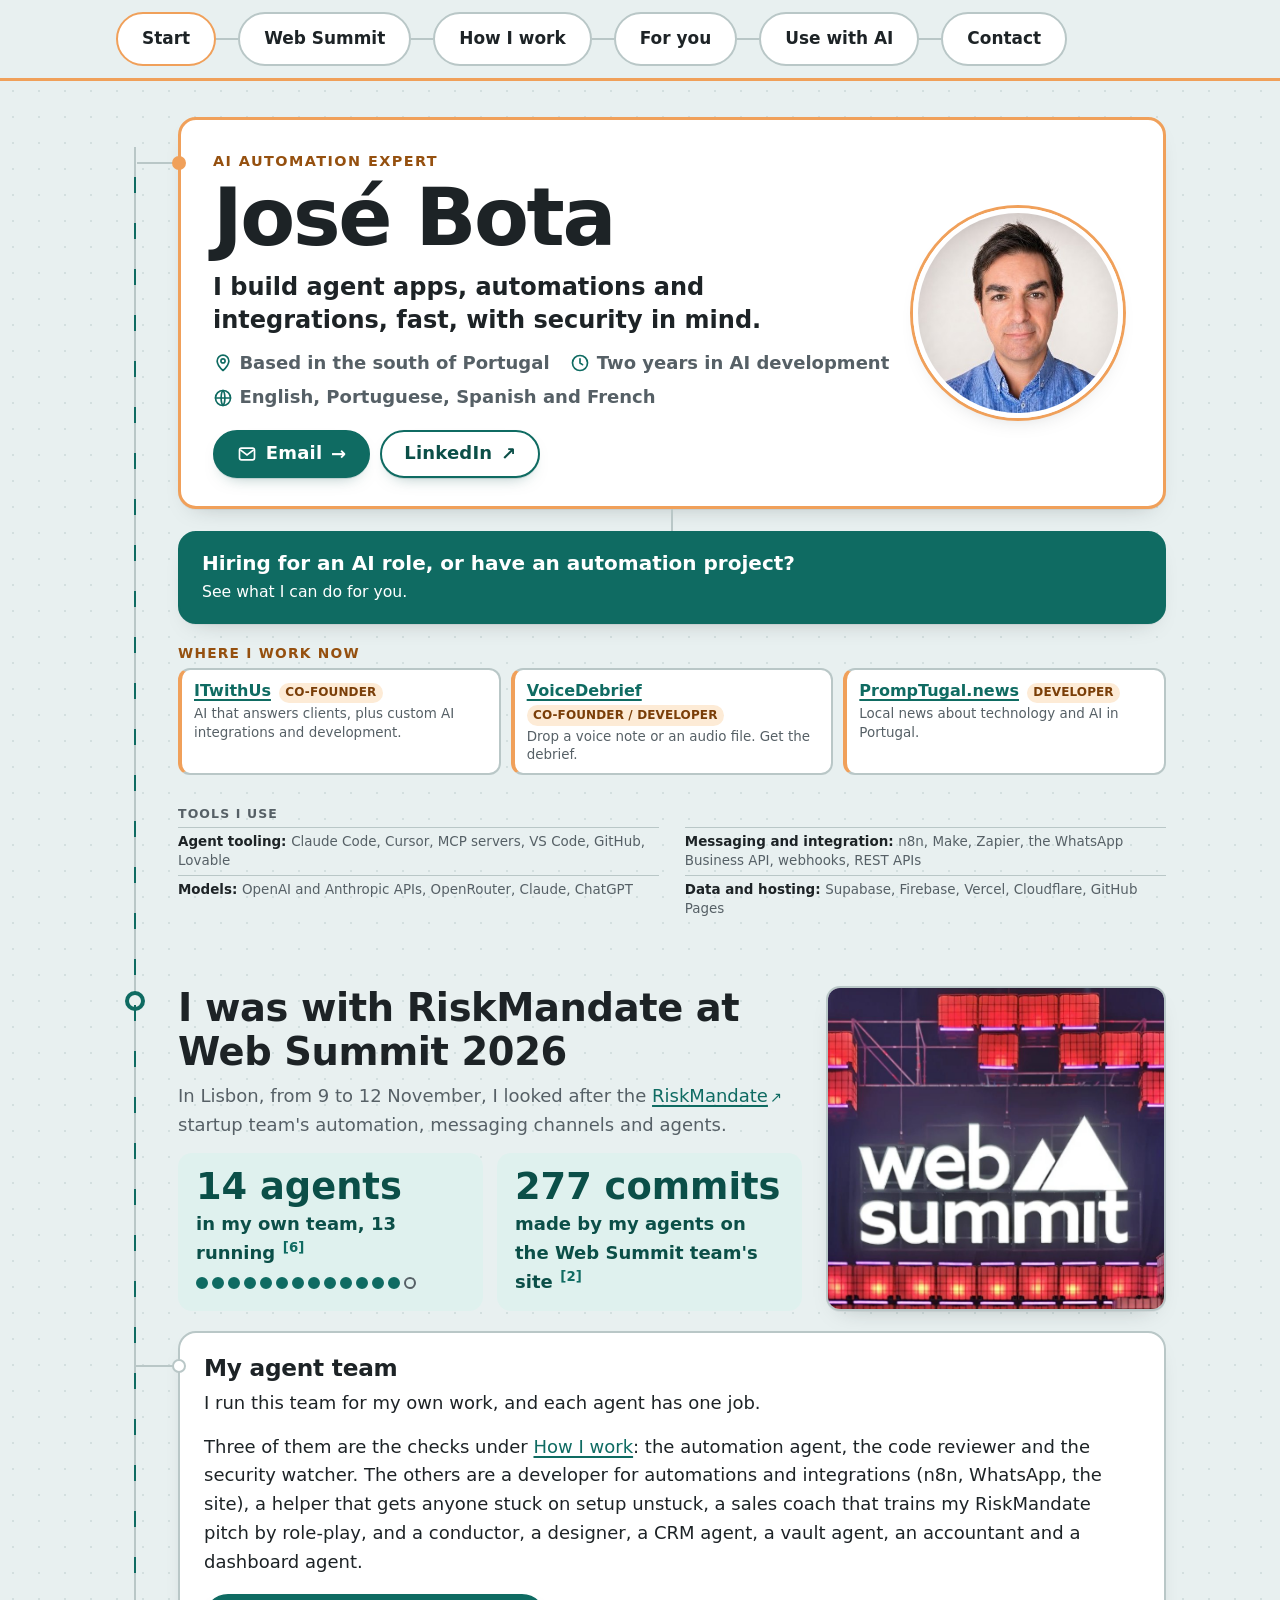
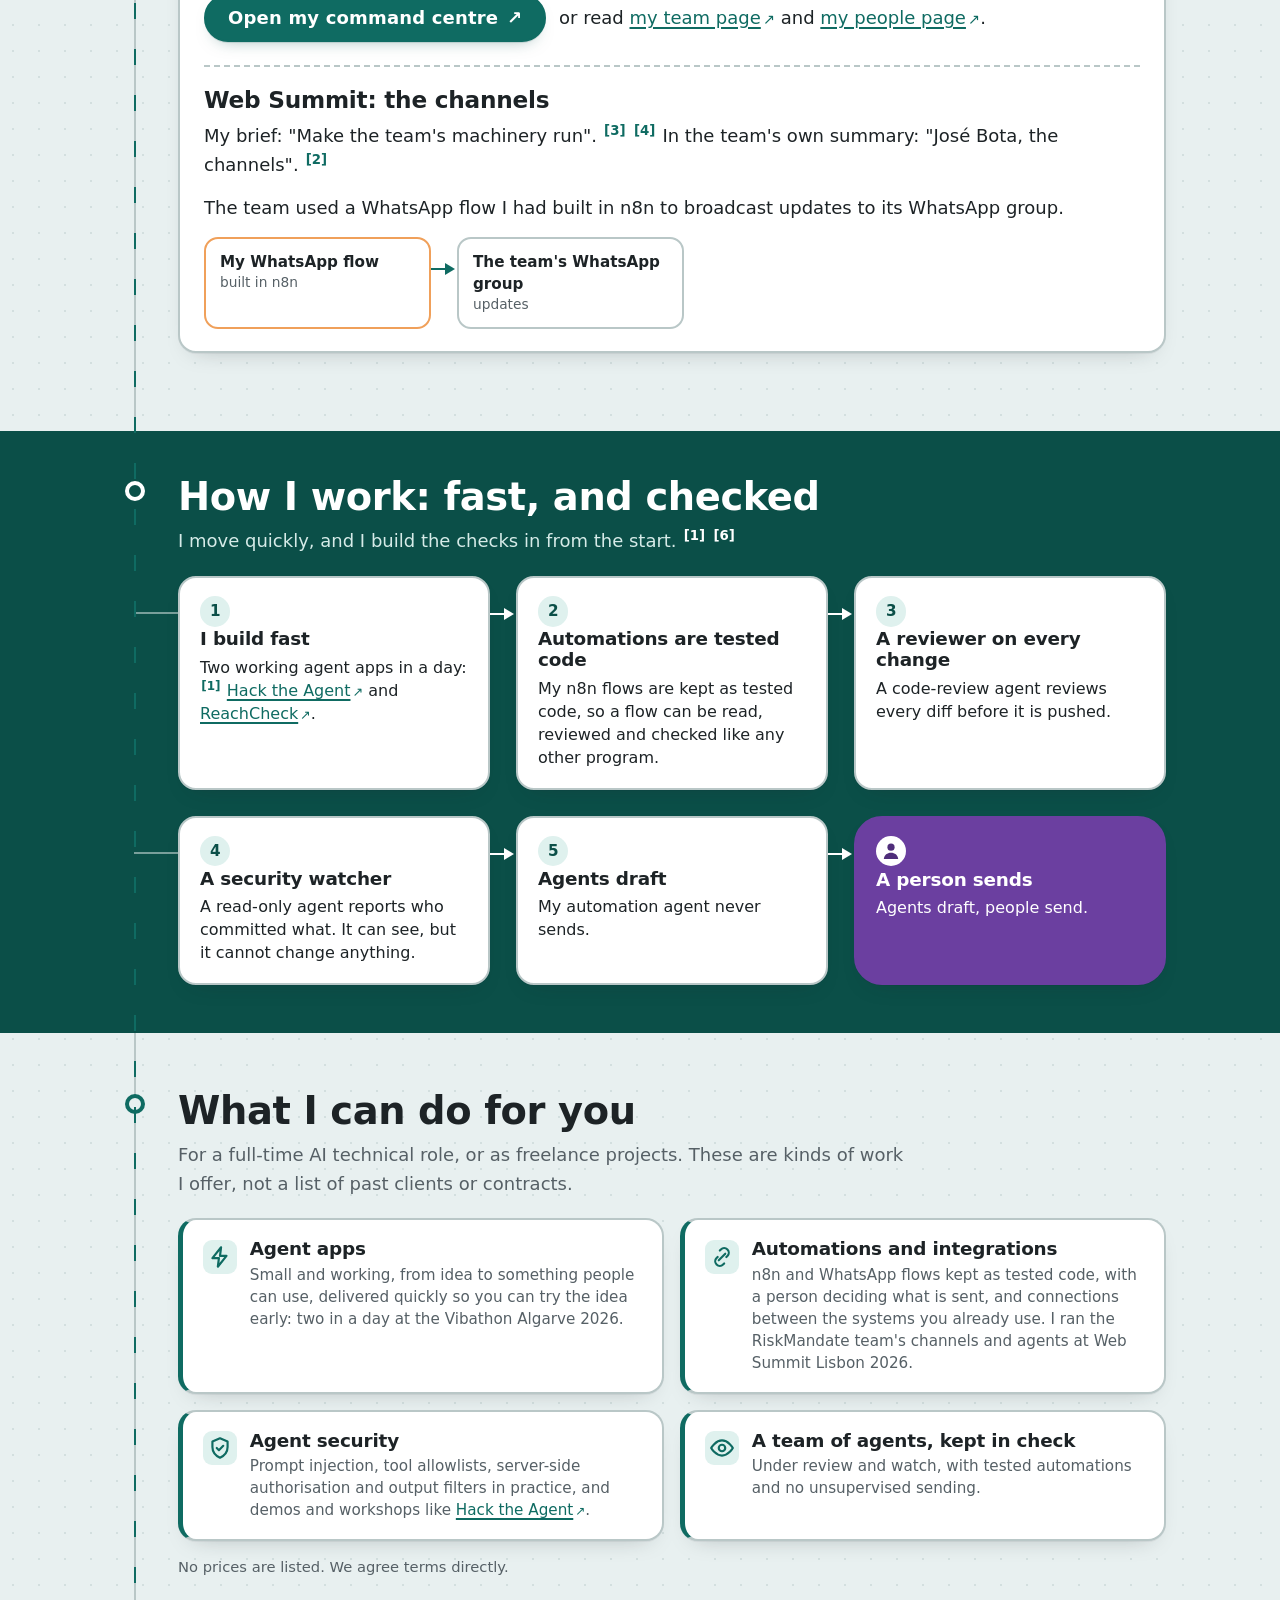
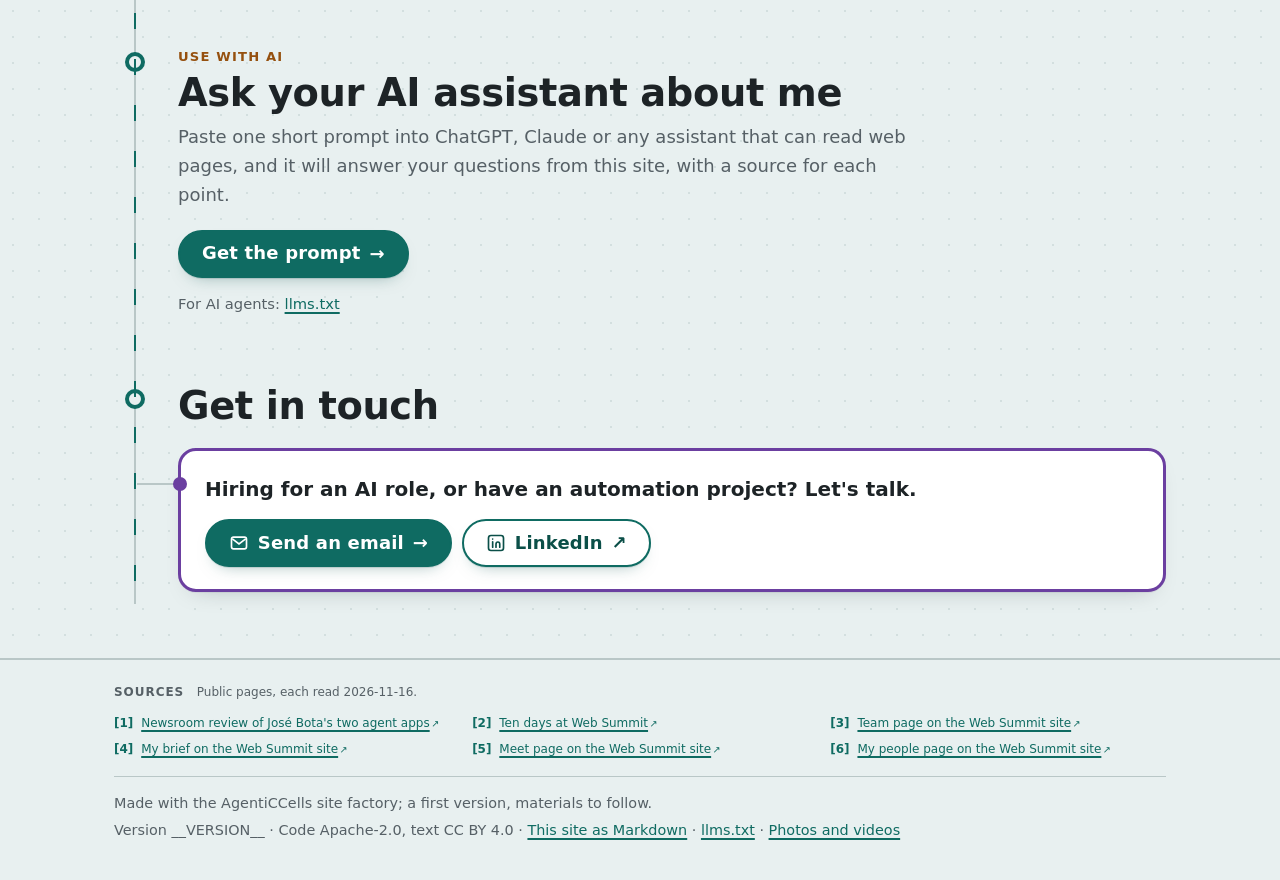
==== src/index.html @ 1adcbceb "Links to other sites open in a new tab At José Bota's word, 17 Nov 2026: "when you press links, they" ====
<!doctype html>
<html lang="en-GB">
<head>
<meta charset="utf-8">
<meta name="viewport" content="width=device-width,initial-scale=1">
<title>José Bota, AI automation expert</title>
<meta name="description" content="José Bota, AI automation expert. I build agent apps, automations and integrations, fast, with security in mind.">
<meta name="color-scheme" content="light">
<meta name="theme-color" content="#f4f1ea">
<link rel="canonical" href="https://jose-bota.agenticcells.site/">
<link rel="alternate" type="text/markdown" href="index.md" title="This site as Markdown">
<link rel="stylesheet" href="assets/chrome.css">
<script src="assets/grid.js" defer></script>
<style>
/* The Flow: a design for José Bota's site. The page is drawn as one of his automations:
   a wire runs down the canvas and every section is a node on it. No script, no outside
   assets. Code Apache-2.0, text CC BY 4.0. */
:root{
  --canvas:#e8f0f0;--dot:#d3dfdf;--node:#ffffff;--ink:#1d2326;--muted:#566066;--line:#b9c7c7;
  --teal:#0f6b62;--teal-soft:#dff1ee;--teal-ink:#0b4f48;
  --orange:#95500f;--orange-fill:#f0a05a;--orange-soft:#fdebd6;--orange-ink:#7a3e08;
  --plum:#6b3fa0;--plum-soft:#efe6f8;--plum-ink:#4f2d7a;
  --wire-x:20px;--pad:64px;--gutter:24px;
  --sans:ui-rounded,"SF Pro Rounded","Avenir Next","Segoe UI",system-ui,sans-serif;
  --mono:ui-monospace,SFMono-Regular,Menlo,Consolas,monospace;
  --shadow:0 1px 0 rgba(29,35,38,.05),0 10px 24px -16px rgba(29,35,38,.35);
}
*,*::before,*::after{box-sizing:border-box}
html{-webkit-text-size-adjust:100%;scroll-padding-top:100px}
body{margin:0;color:var(--ink);font:400 18px/1.6 var(--sans);background-color:var(--canvas);background-image:radial-gradient(var(--dot) 1px,transparent 1.1px);background-size:26px 26px;overflow-wrap:break-word}
a{color:var(--teal);text-underline-offset:3px;text-decoration-thickness:1.5px}
a:hover{text-decoration-thickness:3px}
/* a small arrow marks a link that opens another site in a new tab */
a[target="_blank"]:not(.btn)::after{content:"\2197";display:inline-block;margin-left:.15em;font-size:.8em;text-decoration:none}
.now a[target="_blank"]::after{content:none}
:focus-visible{outline:3px solid var(--plum);outline-offset:3px;border-radius:6px}
h1,h2,h3,h4{margin:0;line-height:1.15;font-weight:800;letter-spacing:-.01em}
p{margin:0 0 .8em}
ul,ol{margin:0;padding:0}
code{font-family:var(--mono);font-size:.9em}
[id]{scroll-margin-top:0}
.inner{max-width:1100px;margin:0 auto;padding:0 var(--gutter)}

/* header: the brand row scrolls away, the stepper stays */
.top{position:sticky;top:0;z-index:50;background:var(--canvas);border-bottom:2px solid var(--line)}
.brand-row{height:60px;display:flex;align-items:center;justify-content:space-between;gap:1rem}
.brand{display:flex;align-items:center;gap:.6rem;font-weight:800;font-size:1.1rem;color:var(--ink);text-decoration:none;min-height:44px}
.brand svg{width:34px;height:34px;flex:none}
.brand-role{color:var(--muted);font-size:.9rem;font-weight:600;text-align:right}
.stepper{position:relative}
.stepper ol{list-style:none;display:flex;align-items:center;overflow-x:auto;padding:12px 2px 13px;scrollbar-width:thin}
.stepper li{display:flex;align-items:center;flex:none}
.stepper li+li::before{content:"";width:22px;height:2px;background:var(--line);flex:none}
.stepper a{display:flex;align-items:center;min-height:54px;padding:0 24px;border:2px solid var(--line);border-radius:999px;background:var(--node);color:var(--ink);font-weight:800;font-size:1.06rem;text-decoration:none;white-space:nowrap}
.stepper a:hover{border-color:var(--teal);color:var(--teal)}
.stepper li:first-child a{border-color:var(--orange-fill)}
.stepper li.out a{border-style:dashed}
@media (max-height:520px){.top{position:static}html{scroll-padding-top:12px}}
/* phones: all six sections visible at once, in two rows of three; nothing to scroll sideways */
@media (max-width:640px){
  .top{position:static}
  html{scroll-padding-top:12px}
  .stepper ol{display:grid;grid-template-columns:repeat(3,minmax(0,1fr));gap:6px;overflow:visible;padding:10px 0}
  .stepper li{display:block}
  .stepper li+li::before{display:none}
  .stepper a{justify-content:center;min-height:44px;padding:0 4px;font-size:.8125rem;font-weight:700;letter-spacing:-.01em;white-space:nowrap}
  .stepper::after{display:none}
}
@media (max-width:640px) and (min-width:360px){.stepper a{font-size:.875rem}}
/* on touch screens a tapped button must not stay coloured as if it were the current section */
@media (hover:none){.stepper a:hover{border-color:var(--line);color:var(--ink);background:var(--node);transform:none}.stepper li:first-child a:hover{border-color:var(--orange-fill)}}

/* the canvas and the wire */
main{position:relative;max-width:1100px;margin:0 auto;padding:36px var(--gutter) 20px calc(var(--gutter) + var(--pad))}
main::before{content:"";position:absolute;left:calc(var(--gutter) + var(--wire-x));top:66px;bottom:54px;width:2px;background:var(--line)}
.stage{position:relative;padding:0 0 56px}
.stage-head{position:relative;margin:0 0 20px;max-width:46rem}
.port{position:absolute;left:calc(var(--wire-x) + 1px - 10px - var(--pad));top:.35rem;width:20px;height:20px;border-radius:50%;background:var(--canvas);border:4px solid var(--teal)}
.kicker{margin:0 0 .25rem;font-size:.82rem;font-weight:800;letter-spacing:.09em;text-transform:uppercase;color:var(--orange)}
.stage-head h2{font-size:clamp(1.7rem,3.4vw,2.4rem)}
.stage-head p:last-child{margin:.5rem 0 0;color:var(--muted)}

/* nodes */
.node{position:relative;background:var(--node);border:2px solid var(--line);border-radius:18px;padding:22px 24px;margin:0 0 22px;box-shadow:var(--shadow)}
.node::before{content:"";position:absolute;left:calc(var(--wire-x) - var(--pad));top:32px;width:calc(var(--pad) - var(--wire-x) - 2px);height:2px;background:var(--line)}
.node::after{content:"";position:absolute;left:-8px;top:26px;width:14px;height:14px;border-radius:50%;background:var(--node);border:2px solid var(--line)}
.node>:last-child{margin-bottom:0}
.node h3{font-size:1.45rem;margin:0 0 .5rem}
.node h4{font-size:1.02rem;margin:1.1rem 0 .45rem}
.node-top{display:flex;flex-wrap:wrap;gap:.4rem .6rem;align-items:center;margin:0 0 .6rem}
.badge,.label{display:inline-block;font-size:.78rem;font-weight:800;letter-spacing:.06em;text-transform:uppercase;border-radius:999px;padding:.2rem .7rem;line-height:1.4}
.badge.app{background:var(--teal-soft);color:var(--teal-ink)}
.badge.auto{background:var(--orange-soft);color:var(--orange-ink)}
.badge.team{background:#e7eaec;color:#2c373c}
.label.proposal{background:var(--orange-soft);color:var(--orange-ink);border:2px solid var(--orange-fill)}
.label.todo{background:transparent;color:var(--muted);border:2px dashed var(--muted)}
.built{color:var(--muted);font-size:.92rem;font-weight:600}
.cols{display:grid;grid-template-columns:minmax(0,1.15fr) minmax(0,1fr);gap:8px 36px}
.cols>div>:first-child{margin-top:0}
.facts{margin:0}
.facts dt{font-weight:800;font-size:.86rem;letter-spacing:.05em;text-transform:uppercase;color:var(--teal);margin:.9rem 0 .15rem}
.facts dt:first-child{margin-top:0}
.facts dd{margin:0}
.facts dd>.btn{margin-top:.25rem}
.ref{font-size:max(.74em,12px);font-weight:700;text-decoration:none;vertical-align:super;line-height:0;padding:0 .1em;white-space:nowrap}
.ref:hover{text-decoration:underline}
.small{font-size:.92rem;color:var(--muted)}
.todo-text{color:var(--muted);font-style:italic}
.plain{list-style:none}
.plain li{position:relative;padding-left:1.4rem;margin:.4rem 0}
.plain li::before{content:"";position:absolute;left:.15rem;top:.62em;width:.6rem;height:.6rem;border-radius:50%;border:2px solid var(--teal)}

/* start node and the fork */
.start{border-color:var(--orange-fill);border-width:3px;padding:30px 32px 28px;margin-bottom:0}
.start::after{border-color:var(--orange-fill);background:var(--orange-fill);top:36px;left:-9px}
.start::before{top:42px}
.portrait{position:absolute;right:40px;top:50%;transform:translateY(-50%);width:210px;height:210px;border-radius:50%;object-fit:cover;border:5px solid var(--node);box-shadow:0 0 0 3px var(--orange-fill),var(--shadow)}
.lead-row{display:grid;grid-template-columns:minmax(0,1fr) 340px;gap:24px;align-items:stretch;margin:0 0 20px}
.lead-text{display:flex;flex-direction:column;min-width:0}
.lead-row .stage-head{margin:0 0 14px;max-width:none}
.lead-text .count{margin:auto 0 0}
.team-photo{margin:0;background:var(--node);border:2px solid var(--line);border-radius:16px;overflow:hidden;box-shadow:var(--shadow);display:flex;flex-direction:column}
.team-photo a{display:block;flex:1;min-height:190px;position:relative}
.lead-row .team-photo img{position:absolute;inset:0;display:block;width:100%;height:100%;object-fit:cover;object-position:50% 50%}
.team-photo figcaption{padding:.4rem .7rem .5rem;font-size:.8rem;line-height:1.35;color:var(--muted);text-align:center}
@media (max-width:860px){.lead-row{grid-template-columns:1fr;gap:14px}.team-photo a{min-height:0}.lead-row .team-photo img{position:static;aspect-ratio:16/9;height:auto}}
@media (max-width:1000px){.portrait{position:static;transform:none;display:block;width:92px;height:92px;margin:0 0 12px;border-width:3px}}
.role{margin:0 0 .3rem;font-size:.9rem;font-weight:800;letter-spacing:.1em;text-transform:uppercase;color:var(--orange)}
h1{font-size:clamp(2.8rem,8vw,5rem);letter-spacing:-.03em;line-height:1}
.lead{font-size:clamp(1.2rem,2.3vw,1.5rem);line-height:1.4;font-weight:600;margin:.8rem 0 .7rem;max-width:34rem}
.start p{max-width:40rem}
.said{margin:1.1rem 0 0;padding:.9rem 1.1rem;border-left:5px solid var(--plum);background:var(--plum-soft);border-radius:0 12px 12px 0;max-width:42rem}
.said p{margin:0}
.said .who{font-size:.86rem;font-weight:700;color:var(--plum-ink);margin-bottom:.3rem}
.fork{display:grid;grid-template-columns:1fr 1fr;gap:0 24px;margin:0 0 22px}
.fork-lines{grid-column:1/-1;position:relative;height:38px}
.fork-lines::before{content:"";position:absolute;left:calc(50% - 1px);top:0;width:2px;height:16px;background:var(--line)}
.fork-lines::after{content:"";position:absolute;left:calc(25% - 6px);right:calc(25% - 6px);top:14px;bottom:0;border:2px solid var(--line);border-bottom:0;border-radius:14px 14px 0 0}
.now{margin:0 0 6px}
.now h2{font-size:.86rem;font-weight:800;letter-spacing:.09em;text-transform:uppercase;color:var(--orange);margin:0 0 .4rem}
.now ul{list-style:none;margin:0;padding:0;display:grid;grid-template-columns:repeat(3,minmax(0,1fr));gap:10px}
.now li{background:var(--node);border:2px solid var(--line);border-left:4px solid var(--orange-fill);border-radius:12px;padding:8px 12px 9px;display:flex;flex-wrap:wrap;align-items:baseline;align-content:flex-start;gap:.1rem .5rem}
.now a{font-size:1rem;text-decoration-thickness:1.5px}
.now .role-tag{font-size:.75rem;font-weight:800;letter-spacing:.01em;text-transform:uppercase;color:var(--orange-ink);background:var(--orange-soft);border-radius:999px;padding:.05rem .4rem;white-space:nowrap}
.now .what{flex-basis:100%;color:var(--muted);font-size:.84rem;line-height:1.35}
@media (max-width:860px){.now ul{grid-template-columns:1fr;gap:8px}}
.fork.solo{grid-template-columns:1fr}
.fork.solo .fork-lines{height:22px}
.fork.solo .fork-lines::before{height:22px}
.fork.solo .fork-lines::after{display:none}
.branch{position:relative;display:block;background:var(--node);border:2px solid var(--teal);border-radius:18px;padding:18px 22px;text-decoration:none;color:var(--ink);box-shadow:var(--shadow)}
.branch.main{background:var(--teal);color:#fff}
.branch strong{display:block;font-size:1.25rem;font-weight:800;line-height:1.25}
.branch span{display:block;font-size:.98rem;margin-top:.2rem}
.branch .go{font-weight:800;text-decoration:underline;text-underline-offset:3px;margin-top:.5rem}
.branch:hover{box-shadow:0 0 0 3px var(--orange-fill)}
.branch-node{margin-bottom:0;border-color:var(--teal)}
.branch-node::before,.branch-node::after{display:none}
.fork+.after-fork{margin-top:22px}

/* chains: nodes in a row joined by arrows */
.chain{list-style:none;display:grid;gap:26px;margin:.6rem 0 0}
.chain>li{position:relative;background:var(--canvas);border:2px solid var(--line);border-radius:14px;padding:12px 14px;font-size:.95rem;line-height:1.45}
.chain>li:not(:last-child)::before{content:"";position:absolute;left:100%;top:29px;width:16px;height:2px;margin-left:2px;background:var(--teal)}
.chain>li:not(:last-child)::after{content:"";position:absolute;left:calc(100% + 16px);top:24px;border:6px solid transparent;border-left:10px solid var(--teal);border-right:0}
.levels{grid-template-columns:repeat(5,minmax(0,1fr))}
.lv{display:block;font-weight:800;font-size:.8rem;letter-spacing:.07em;text-transform:uppercase;color:var(--teal)}
.shields{display:flex;gap:4px;margin:.3rem 0 .45rem}
.shields i{width:14px;height:8px;border-radius:3px;border:2px solid var(--teal)}
.shields i.on{background:var(--teal)}
.levels>li:last-child{border-color:var(--teal);background:var(--teal-soft)}
.mini{grid-template-columns:repeat(2,minmax(0,1fr));max-width:30rem}
.mini>li{font-weight:700;background:var(--node)}
.mini>li small{display:block;font-weight:500;font-size:.86rem;color:var(--muted)}
.mini>li:first-child{border-color:var(--orange-fill)}
.pipe{grid-template-columns:repeat(3,minmax(0,1fr));margin:0 0 26px}
.pipe>li{background:var(--node);border-radius:18px;padding:18px 20px;font-size:1rem;box-shadow:var(--shadow)}
.pipe>li:not(:last-child)::before{top:35px}.pipe>li:not(:last-child)::after{top:30px}
.pipe h3{font-size:1.15rem;margin:.1rem 0 .4rem}
.pipe p{margin:0}
.pipe .n{display:inline-flex;align-items:center;justify-content:center;width:1.9rem;height:1.9rem;border-radius:50%;background:var(--teal-soft);color:var(--teal-ink);font-weight:800;font-size:.95rem}
.pipe-row{position:relative}
.pipe-row::before{content:"";position:absolute;left:calc(var(--wire-x) - var(--pad));top:36px;width:calc(var(--pad) - var(--wire-x));height:2px;background:var(--line)}
.pipe>li.person{background:var(--plum);border-color:var(--plum);color:#fff;border-radius:28px}
.pipe>li.person .n{background:#fff;color:var(--plum-ink)}
.pipe>li.person svg{width:20px;height:20px}
.pipe>li.person a{color:#fff}
.through{border-style:dashed;border-color:var(--teal)}

/* agent team */
.count{display:grid;grid-template-columns:repeat(2,minmax(0,1fr));gap:14px;margin:.5rem 0 1.1rem}
.count p{margin:0;padding:14px 18px;border-radius:14px;background:var(--teal-soft)}
.count-note{display:block;color:var(--teal-ink);font-weight:600;margin-top:.15rem}
.count .dots{margin-top:.55rem;flex-wrap:nowrap;gap:4px}
.count .dots i{width:12px;height:12px;flex:none}
@media (max-width:640px){.count{grid-template-columns:1fr}}
.count strong{display:block;font-size:clamp(1.7rem,3.6vw,2.3rem);font-weight:800;line-height:1.1;color:var(--teal-ink)}
.dots{display:flex;flex-wrap:wrap;gap:6px}
.dots i{width:16px;height:16px;border-radius:50%;border:2px solid var(--teal);background:var(--teal)}
.dots i.off{background:transparent;border-color:var(--muted)}
.roles{list-style:none;display:grid;grid-template-columns:repeat(2,minmax(0,1fr));gap:10px}
.roles li{border:2px solid var(--line);border-left:5px solid var(--teal);border-radius:12px;padding:10px 14px;font-size:.95rem;line-height:1.45;background:var(--node)}
.roles strong{display:block;font-size:1rem;font-weight:800;color:var(--ink)}
.roles span{color:var(--muted)}
.roles li.wide{border-left-width:2px;background:transparent;border-style:dashed}
.chips{display:flex;flex-wrap:wrap;gap:8px;margin-top:.45rem}
.pair{align-items:stretch}
.pair .node{display:flex;flex-direction:column}.pair .node>p:last-child{margin-top:auto;padding-top:.4rem}
.part{margin-top:1.4rem;padding-top:1.3rem;border-top:2px dashed var(--line)}
.part>:last-child{margin-bottom:0}
.pair .node{margin-bottom:0}
.see{margin:1.1rem 0 0;display:flex;flex-wrap:wrap;align-items:center;gap:.5rem .8rem}
.mini{margin-top:.8rem}
.chips b{font-weight:700;font-size:.9rem;background:var(--teal-soft);color:var(--teal-ink);border-radius:999px;padding:.25rem .8rem}
.roles li.wide{grid-column:1/-1}

/* for you */
.kinds{list-style:none;display:grid;grid-template-columns:repeat(2,minmax(0,1fr));gap:12px;margin:.7rem 0 .9rem}
.kinds li{border:2px solid var(--line);border-radius:14px;padding:12px 14px;background:var(--canvas);font-size:.95rem;line-height:1.45}
.kinds h4{margin:0 0 .15rem;font-size:1.02rem}
.kinds.one{grid-template-columns:1fr;gap:10px;margin-top:.5rem}
.kinds.one li{display:flex;gap:.8rem;align-items:flex-start;background:var(--node);border-left:5px solid var(--teal);color:var(--muted)}
.kinds.one h4{color:var(--ink)}
.kinds.one svg{width:26px;height:26px;flex:none;margin-top:.1rem;color:var(--teal);padding:4px;box-sizing:content-box;background:var(--teal-soft);border-radius:9px}
.branch-node>.small{margin:.1rem 0 0}
::selection{background:var(--teal);color:#fff}
.fork .kinds{grid-template-columns:1fr}

/* media */
.media-grid{display:grid;grid-template-columns:repeat(auto-fit,minmax(min(100%,13.5rem),1fr));gap:14px;margin:.9rem 0}
.media{margin:0;border-radius:14px;overflow:hidden;background:var(--node);border:2px solid var(--line)}
.media img,.media video{display:block;width:100%;height:auto;background:#1d2326}
.media figcaption{padding:.6rem .8rem .7rem;font-size:.92rem;line-height:1.45;color:var(--ink)}
.media .credit{display:block;font-size:.82rem;color:var(--muted);margin-top:.15rem}
.media--todo{aspect-ratio:4/3;display:flex;align-items:center;justify-content:center;text-align:center;padding:.8rem;border-style:dashed;border-color:var(--muted);background:transparent;color:var(--muted);font-size:.95rem;font-weight:600}

/* end, sources, footer */
.files{list-style:none;display:grid;grid-template-columns:repeat(2,minmax(0,1fr));gap:10px;margin:.6rem 0 0}
.points{list-style:none;display:grid;grid-template-columns:repeat(4,minmax(0,1fr));gap:16px;margin:0 0 22px}
.points>li{margin:0;padding:16px 18px 18px;border-top:5px solid var(--teal)}
.points>li:not(:first-child)::before,.points>li:not(:first-child)::after{display:none}
.points h3{font-size:1.12rem;margin:0 0 .4rem;overflow-wrap:anywhere}
.points p{margin:0;font-size:.95rem;line-height:1.45;color:var(--muted)}
@media (max-width:980px){.points{grid-template-columns:repeat(2,minmax(0,1fr))}.points>li:nth-child(3)::before,.points>li:nth-child(3)::after{display:block}}
@media (max-width:640px){.points{grid-template-columns:1fr;gap:12px}.points>li::before,.points>li::after{display:block!important}}
.files li{border:2px solid var(--line);border-radius:12px;padding:10px 14px;background:var(--canvas);font-size:.95rem;line-height:1.45}
.end{border-color:var(--plum);border-width:3px}
.end::after{border-color:var(--plum);background:var(--plum)}
.talk{display:block}
.talk-line{font-size:1.25rem;font-weight:800;margin:0 0 .9rem}
.talk-actions{display:flex;flex-wrap:wrap;gap:10px;margin:0}
.about{list-style:none;margin:.3rem 0 0;padding:0;display:flex;flex-wrap:wrap;gap:.35rem 1.3rem;color:var(--muted);font-weight:600}
.about li{display:flex;align-items:center;gap:.4rem}
.about svg{width:20px;height:20px;flex:none;color:var(--teal)}
.tools{margin:32px 0 6px}
.tools h2{font-size:.78rem;font-weight:800;letter-spacing:.09em;text-transform:uppercase;color:var(--muted);margin:0 0 .35rem}
.tools dl{margin:0;display:grid;grid-template-columns:repeat(2,minmax(0,1fr));gap:0 1.6rem;font-size:.84rem;line-height:1.4;color:var(--muted)}
.tools dl>div{display:block;padding:.3rem 0;border-top:1px solid var(--line)}
.tools dt{display:inline;font-weight:800;color:var(--ink)}
.tools dt::after{content:": "}
.tools dd{display:inline;margin:0}
@media (max-width:760px){.tools dl{grid-template-columns:1fr}}
.hero-actions{margin-top:1.1rem}
.talk-ai{margin-top:1.1rem;padding-top:1.1rem;border-top:2px dashed var(--line)}
.talk-ai .talk-line{font-size:1.05rem}
.centre{margin-top:1rem;padding:16px 18px;border:2px solid var(--teal);border-radius:14px;background:var(--teal-soft)}
.centre h4{margin:0 0 .3rem;display:flex;align-items:center;gap:.5rem}
.centre h4 i{width:10px;height:10px;border-radius:50%;background:var(--teal);flex:none}
.centre p{margin:0 0 .8rem}
.btn{display:inline-flex;align-items:center;gap:.55rem;min-height:48px;padding:0 22px;border:2px solid var(--teal);border-radius:999px;background:var(--node);color:var(--teal-ink);font-weight:800;letter-spacing:.01em;text-decoration:none;box-shadow:0 1px 0 rgba(11,79,72,.12),0 8px 18px -12px rgba(11,79,72,.55)}
.btn.solid{background:var(--teal);color:#fff}
.btn svg{width:20px;height:20px;flex:none}
.btn::after{content:"\2192";font-weight:800;line-height:1}
.btn.ext::after{content:"\2197"}
.btn:hover{background:var(--teal-soft)}.btn.solid:hover{background:var(--teal-ink)}
.btn:focus-visible{outline:3px solid var(--orange-fill);outline-offset:3px}
.notes{margin:0 0 .9rem;padding:0 0 .9rem;border-bottom:1px solid var(--line)}
.notes h2{display:inline;font-size:.75rem;font-weight:800;letter-spacing:.08em;text-transform:uppercase;margin:0}
.notes>p{display:inline;margin:0 0 0 .5rem;font-size:.75rem}
.notes .sources{display:grid;grid-template-columns:repeat(3,minmax(0,1fr));gap:0 1.4rem;margin:.45rem 0 0;padding:0}
.notes .sources li{font-size:.75rem;line-height:1.4;margin:0;padding:.28rem 0 .28rem 1.7rem}
.notes .sources li::before{top:.28rem}
.notes .sources a{display:inline-block;padding:.2rem 0;margin:-.2rem 0}
.notes .sources li::before{font-weight:700}
.notes .sources span{display:none}
@media (max-width:900px){.notes .sources{grid-template-columns:repeat(2,minmax(0,1fr))}}
@media (max-width:560px){.notes .sources{grid-template-columns:1fr}}
.sources{list-style:none;counter-reset:s}
.sources li{position:relative;padding-left:2.6rem;margin:.65rem 0;font-size:.95rem;line-height:1.5}
.sources li::before{counter-increment:s;content:"[" counter(s) "]";position:absolute;left:0;top:0;font-weight:800;color:var(--teal)}
.sources span{display:block;color:var(--muted);font-size:.9rem}
.stage:last-child{padding-bottom:24px}
footer{border-top:2px solid var(--line);background:var(--canvas);color:var(--muted);font-size:.9rem;padding:20px 0 34px}
footer p{margin:.25rem 0}

@media (max-width:980px){
  .levels{grid-template-columns:1fr;gap:24px}
  .levels>li{display:grid;grid-template-columns:auto 1fr;gap:0 14px;align-items:start}
  .levels .meta{min-width:5.2rem}
  .chain.levels>li:not(:last-child)::before{left:30px;top:100%;width:2px;height:12px;margin:2px 0 0}.chain.levels>li:not(:last-child)::after{left:25px;top:calc(100% + 12px);border:6px solid transparent;border-top:10px solid var(--teal);border-bottom:0}
  .cols{grid-template-columns:1fr}
  .cols>div+div{margin-top:1rem}
}
@media (max-width:860px){
  .pipe{grid-template-columns:1fr;gap:24px;margin-bottom:24px}
  .chain.pipe>li:not(:last-child)::before{left:34px;top:100%;width:2px;height:12px;margin:2px 0 0}.chain.pipe>li:not(:last-child)::after{left:29px;top:calc(100% + 12px);border:6px solid transparent;border-top:10px solid var(--teal);border-bottom:0}
  .fork{grid-template-columns:1fr;gap:0}
  .fork-lines{height:20px}
  .fork-lines::before{left:34px;height:20px}
  .fork-lines::after{display:none}
  .fork>.branch+.branch,.fork>.branch-node+.branch-node{margin-top:20px}
  .fork>.branch+.branch::before,.fork>.branch-node+.branch-node::before{content:"";display:block;position:absolute;left:32px;top:-22px;width:2px;height:20px;background:var(--line)}
}
@media (max-width:640px){
  :root{--wire-x:7px;--pad:30px;--gutter:14px}
  body{font-size:17px}
  .brand-role{display:none}
  main{padding-top:24px}
  main::before{top:50px}
  .node{padding:16px 16px;border-radius:16px}
  .node::after{width:12px;height:12px;left:-7px;top:24px}
  .node::before{top:29px}
  .start{padding:20px 18px}
  .start::before{top:35px}.start::after{top:29px;left:-8px}
  .port{width:18px;height:18px;left:calc(var(--wire-x) + 1px - 9px - var(--pad))}
  .stage{padding-bottom:40px}
  .roles,.kinds,.files{grid-template-columns:1fr}
  .mini{grid-template-columns:1fr;gap:24px}
  .chain.mini>li:not(:last-child)::before{left:30px;top:100%;width:2px;height:12px;margin:2px 0 0}.chain.mini>li:not(:last-child)::after{left:25px;top:calc(100% + 12px);border:6px solid transparent;border-top:10px solid var(--teal);border-bottom:0}
  .pipe-row::before{top:30px}
}

/* three key figures, each with its source */
.headline{margin:6px 0 18px;font-size:clamp(1.15rem,2.2vw,1.4rem);line-height:1.4;max-width:40rem}
.headline strong{font-weight:800;color:var(--teal-ink);background:linear-gradient(transparent 62%,var(--orange-soft) 62%)}
.kinds.offer{grid-template-columns:repeat(2,minmax(0,1fr));gap:16px;margin:0 0 14px}
.kinds.offer>li{margin:0;padding:18px 20px;border:2px solid var(--line);border-left:5px solid var(--teal);border-radius:18px}
.kinds.offer>li::before,.kinds.offer>li::after{display:none}
.kinds.offer h3{font-size:1.15rem;margin:0 0 .25rem;color:var(--ink)}
@media (max-width:760px){.kinds.offer{grid-template-columns:1fr}}
.band{background:var(--teal-ink);color:#fff;box-shadow:0 0 0 100vmax var(--teal-ink);clip-path:inset(0 -100vmax);padding:44px 0 22px;margin:0 0 56px}
.band .stage-head p:last-child{color:#d6ebe8}
.band .stage-head .ref,.band .stage-head a{color:#fff}
.band .port{background:var(--teal-ink);border-color:#fff}
.band .pipe>li:not(.person){color:var(--ink)}
.band .pipe-row::before{background:rgba(255,255,255,.45)}
.band .pipe>li::before,.band .pipe>li::after{--teal:#fff}
@media (max-width:860px){
  .stage-head+.pipe-row .pipe>li:last-child::before{content:"";position:absolute;left:34px;top:100%;width:2px;height:12px;margin:2px 0 0;background:var(--teal)}
  .stage-head+.pipe-row .pipe>li:last-child::after{content:"";position:absolute;left:29px;top:calc(100% + 12px);border:6px solid transparent;border-top:10px solid var(--teal);border-bottom:0}
  .pipe-row+.pipe-row::before{display:none}
}
.stepper::after{content:"";position:absolute;right:0;top:0;bottom:0;width:36px;background:linear-gradient(to right,rgba(232,240,240,0),var(--canvas));pointer-events:none}
.figures{list-style:none;margin:0 0 18px;padding:0;display:grid;grid-template-columns:repeat(3,1fr);gap:16px}
.figures li{background:var(--node);border:2px solid var(--line);border-top:5px solid var(--orange-fill);border-radius:18px;padding:14px 20px 16px;box-shadow:var(--shadow)}
.figures strong{display:block;font-size:clamp(2.4rem,5vw,3.4rem);font-weight:800;line-height:1;letter-spacing:-.02em;font-variant-numeric:tabular-nums}
.figures span{display:block;margin-top:.35rem;font-weight:700;line-height:1.35}
@media (max-width:640px){.figures{grid-template-columns:1fr;gap:10px}.figures li{display:grid;grid-template-columns:4.6rem 1fr;align-items:center;gap:0 .6rem;padding:12px 16px}.figures span{margin:0}}
/* Motion, in CSS only. The page behaves like a running automation: current on the wire,
   a signal that passes through the pipeline and reaches the person, nodes that arrive as
   you scroll. Screen only, and all of it is off when the device asks for reduced motion.
   Where the browser has no scroll-driven animation, everything is simply visible. */
@media screen and (prefers-reduced-motion:no-preference){
  /* the wire: current, plus a packet that travels down it */
  main::after{content:"";position:absolute;left:calc(var(--gutter) + var(--wire-x));top:66px;bottom:54px;width:2px;background:repeating-linear-gradient(to bottom,transparent 0 30px,var(--teal) 30px 46px);background-size:2px 46px;animation:wire 1.5s linear infinite;pointer-events:none}
  @keyframes wire{to{background-position:0 46px}}
  .port{animation:port 2.6s ease-in-out infinite}
  @keyframes port{0%,100%{box-shadow:0 0 0 0 rgba(15,107,98,.35)}55%{box-shadow:0 0 0 11px rgba(15,107,98,0)}}

  /* the opening: the first node assembles itself, then the fork opens */
  .start>.role,.start>h1,.start>.lead,.start>p,.start>.said{animation:arrive .7s cubic-bezier(.2,.7,.2,1) both}
  .start>h1{animation-delay:.08s}.start>.lead{animation-delay:.18s}.start>p{animation-delay:.28s}.start>.said{animation-delay:.4s}
  @keyframes arrive{from{opacity:0;transform:translateY(18px)}to{opacity:1;transform:none}}
  .fork .branch{animation:pop .6s cubic-bezier(.2,.9,.3,1.2) both;animation-delay:.6s}
  .fork .branch+.branch{animation-delay:.75s}
  @keyframes pop{from{opacity:0;transform:translateY(14px) scale(.96)}to{opacity:1;transform:none}}
  .figures li{animation:pop .6s cubic-bezier(.2,.9,.3,1.2) both;animation-delay:.9s}
  .figures li:nth-child(2){animation-delay:1.02s}.figures li:nth-child(3){animation-delay:1.14s}

  /* the small diagram in the first node: signals run along its lines */
  @keyframes dash{to{stroke-dashoffset:-22}}
  @keyframes beat{50%{transform:scale(1.35)}}
  @keyframes float{50%{transform:translateY(-8px)}}

  /* nodes answer to pointer and keyboard */
  .node,.node::after,.node::before,.branch,.figures li,.chain>li,.pipe>li,.roles li,.kinds li,.stepper a,.media--todo{transition:transform .22s cubic-bezier(.2,.7,.2,1),border-color .2s ease,background-color .2s ease,box-shadow .22s ease,color .2s ease}
  .node:hover,.node:focus-within{border-color:var(--teal);box-shadow:0 14px 34px -18px rgba(15,107,98,.55)}
  .node:hover::after,.node:focus-within::after{background:var(--teal);border-color:var(--teal);transform:scale(1.25)}
  .node:hover::before,.node:focus-within::before{background:var(--teal)}
  .branch:hover,.branch:focus-visible{transform:translateY(-5px)}
  .figures li:hover{transform:translateY(-5px);border-color:var(--orange-fill)}
  .chain>li:hover,.roles li:hover,.kinds li:hover,.media--todo:hover{transform:translateY(-3px);border-color:var(--teal)}
  .stepper a:hover,.stepper a:focus-visible{transform:translateY(-2px);background:var(--teal-soft)}
  .btn{transition:transform .22s cubic-bezier(.2,.7,.2,1),background-color .2s ease,border-color .2s ease,box-shadow .22s ease}.btn::after{transition:transform .22s cubic-bezier(.2,.7,.2,1)}
  .btn:hover,.btn:focus-visible{transform:translateY(-3px);box-shadow:0 1px 0 rgba(11,79,72,.12),0 16px 26px -14px rgba(11,79,72,.7)}.btn:hover::after,.btn:focus-visible::after{transform:translateX(5px)}.btn.ext:hover::after,.btn.ext:focus-visible::after{transform:translate(3px,-3px)}

  /* arrows between chained steps keep pushing forward */
  .chain>li:not(:last-child)::after{animation:nudge 1.2s ease-in-out infinite}
  @keyframes nudge{50%{transform:translateX(4px)}}

  /* the pipeline runs: a signal passes step by step and lands on the person */
  .pipe>li{animation:run 7.2s ease-in-out infinite}
  .pipe>li:nth-child(2){animation-delay:1.2s}.pipe>li:nth-child(3){animation-delay:2.4s}
  .pipe>li:nth-child(4){animation-delay:3.6s}.pipe>li:nth-child(5){animation-delay:4.8s}
  .pipe>li.person{animation-name:land;animation-delay:6s}
  @keyframes run{0%,14%,100%{box-shadow:var(--shadow)}5%{box-shadow:0 0 0 4px var(--orange-fill),var(--shadow)}}
  @keyframes land{0%,16%,100%{box-shadow:var(--shadow);transform:none}6%{box-shadow:0 0 0 6px var(--plum-soft),0 0 0 9px var(--plum);transform:scale(1.03)}}
  .centre h4 i{animation:port 2.2s ease-in-out infinite}
  .dots i:not(.off){animation:blink 3.2s ease-in-out infinite}
  .dots i:nth-child(3n){animation-delay:.5s}.dots i:nth-child(3n+1){animation-delay:1.1s}
  @keyframes blink{50%{opacity:.45}}
  .shields i.on{animation:blink 2.8s ease-in-out infinite}

  /* tied to scrolling, where the browser supports it */
  @supports (animation-timeline:view()){
    .top::after{content:"";position:absolute;left:0;right:0;bottom:-2px;height:3px;background:var(--orange-fill);transform-origin:0 50%;animation:progress linear both;animation-timeline:scroll(root)}
    @keyframes progress{from{transform:scaleX(0)}to{transform:scaleX(1)}}
    .stage:not(#start) .stage-head,.stage:not(#start) .node,.pipe-row{animation:enter linear both;animation-timeline:view();animation-range:entry 0px entry 110px}
    @keyframes enter{from{opacity:.55;transform:translateY(26px)}to{opacity:1;transform:none}}
  }
}
@media (prefers-reduced-motion:reduce){*{transition:none!important;animation:none!important;scroll-behavior:auto!important}}
@media print{
  @page{margin:14mm}
  body{background:#fff;color:#000;font-size:10.5pt}
  .top{position:static;border:0}.stepper,.fork-lines,.port,.dots,.shields{display:none!important}
  main{padding:0}main::before,.node::before,.node::after,.pipe-row::before,.chain>li::after,.chain>li::before{display:none!important}
  .node,.pipe>li,.branch,.chain>li,.roles li,.kinds li,.files li{box-shadow:none;break-inside:avoid;background:#fff!important;color:#000!important;border-color:#888}
  .stage{padding-bottom:14pt}
  a,.pipe>li.person a{color:#000}
  .kicker,.role,.facts dt,.lv{color:#000}
  .said{background:#fff}
  footer{background:#fff}
  main::after{display:none!important}
  html{font-size:7.6pt}
  body{font-size:1rem;line-height:1.3}
  .node{break-inside:auto}
  .node h3,.node h4,.stage-head,.facts dt{break-after:avoid}
  .chain,.pipe,.roles,.kinds,.files,.media-grid{gap:3pt 5pt!important}
  .chain>li,.pipe>li,.roles li,.kinds li,.files li,.media--todo{padding:3pt 6pt!important;margin:0!important;border-width:1px!important;border-radius:4pt!important;min-height:0!important;aspect-ratio:auto!important}
  .chain,.pipe{display:grid!important;grid-template-columns:repeat(3,1fr)}
  .media-grid{grid-template-columns:repeat(4,1fr)!important}
  .top .inner{padding:0}.brand-row{margin:0 0 4pt}
  h1{font-size:22pt}.stage-head h2{font-size:12pt}.node h3{font-size:10pt;margin-bottom:2pt}.node h4{font-size:8pt;margin:3pt 0 1pt}
  .lead{font-size:10pt;margin:3pt 0}.go,.jump{display:none!important}
  .node,.branch,.figures li{padding:5pt 8pt;margin-bottom:4pt;border-width:1px;border-radius:5pt}
  .stage{padding-bottom:3pt}.stage-head{margin-bottom:5pt}.stage-head p:last-child{margin-top:2pt}
  .figures{gap:8pt;margin-bottom:6pt}.figures strong{font-size:16pt}.figures li{display:block}
  .fork{gap:0 8pt;margin-bottom:6pt}
  p,ul,ol,dl{margin-top:0;margin-bottom:3pt}
  #sources a::after,a[href^="https://agent-defense-arena"]::after,a[href^="https://reach-check-agent"]::after{content:" (" attr(href) ")";font-size:7pt;word-break:break-all}
  .ref{color:#000}
}
</style>
</head>
<body>
<a class="jb-skip" href="#main">Skip to the content</a>

<header class="top">
<div class="inner">
<nav class="stepper" aria-label="Sections">
<ol>
<li><a href="#start">Start</a></li>
<li><a href="#work">Web Summit</a></li>
<li><a href="#how-he-works">How I work</a></li>
<li><a href="#for-you">For you</a></li>
<li><a href="#use-with-ai">Use with AI</a></li>
<li><a href="#contact">Contact</a></li>
</ol>
</nav>
</div>
</header>

<main id="main">

<section class="stage" id="start" aria-label="Start">
<div class="node start">
<img class="portrait" src="media/photos/jose-bota.jpg" alt="José Bota, head and shoulders, in a blue shirt" width="350" height="350">
<p class="role">AI automation expert</p>
<h1>José Bota</h1>
<p class="lead">I build agent apps, automations and integrations, fast, with security in mind.</p>
<ul class="about">
<li><svg viewBox="0 0 24 24" aria-hidden="true"><path d="M12 21s7-6.1 7-11.5A7 7 0 0 0 5 9.5C5 14.9 12 21 12 21z" fill="none" stroke="currentColor" stroke-width="2" stroke-linejoin="round"/><circle cx="12" cy="9.5" r="2.5" fill="none" stroke="currentColor" stroke-width="2"/></svg>Based in the south of Portugal</li>
<li><svg viewBox="0 0 24 24" aria-hidden="true"><g fill="none" stroke="currentColor" stroke-width="2" stroke-linecap="round" stroke-linejoin="round"><circle cx="12" cy="12" r="9"/><path d="M12 7v5l3 2"/></g></svg>Two years in AI development</li>
<li><svg viewBox="0 0 24 24" aria-hidden="true"><g fill="none" stroke="currentColor" stroke-width="2" stroke-linecap="round" stroke-linejoin="round"><circle cx="12" cy="12" r="9"/><path d="M3 12h18"/><path d="M12 3c3 3 3 15 0 18c-3-3-3-15 0-18z"/></g></svg>English, Portuguese, Spanish and French</li>
</ul>
<p class="talk-actions hero-actions"><a class="btn solid" href="mailto:josebota@gmail.com"><svg viewBox="0 0 24 24" aria-hidden="true"><rect x="3" y="5" width="18" height="14" rx="2.5" fill="none" stroke="currentColor" stroke-width="2"/><path d="M4 7l8 6 8-6" fill="none" stroke="currentColor" stroke-width="2"/></svg>Email</a><a class="btn ext" href="https://www.linkedin.com/in/jbota/" target="_blank" rel="noopener noreferrer" aria-describedby="newtab">LinkedIn</a></p>
</div>
<div class="fork solo">
<span class="fork-lines" aria-hidden="true"></span>
<a class="branch main" href="#for-you"><strong>Hiring for an AI role, or have an automation project?</strong><span>See what I can do for you.</span></a>
</div>
<div class="now" id="now">
<h2>Where I work now</h2>
<ul>
<li><a href="https://itwithus.com/" target="_blank" rel="noopener noreferrer" aria-describedby="newtab"><strong>ITwithUs</strong></a><span class="role-tag">Co-founder</span><span class="what">AI that answers clients, plus custom AI integrations and development.</span></li>
<li><a href="https://voicedebrief.ai/" target="_blank" rel="noopener noreferrer" aria-describedby="newtab"><strong>VoiceDebrief</strong></a><span class="role-tag">Co-founder / Developer</span><span class="what">Drop a voice note or an audio file. Get the debrief.</span></li>
<li><a href="https://promptugal.news/" target="_blank" rel="noopener noreferrer" aria-describedby="newtab"><strong>PrompTugal.news</strong></a><span class="role-tag">Developer</span><span class="what">Local news about technology and AI in Portugal.</span></li>
</ul>
</div>
<div class="tools" id="tools">
<h2>Tools I use</h2>
<dl>
<div><dt>Agent tooling</dt><dd>Claude Code, Cursor, MCP servers, VS Code, GitHub, Lovable</dd></div>
<div><dt>Messaging and integration</dt><dd>n8n, Make, Zapier, the WhatsApp Business API, webhooks, REST APIs</dd></div>
<div><dt>Models</dt><dd>OpenAI and Anthropic APIs, OpenRouter, Claude, ChatGPT</dd></div>
<div><dt>Data and hosting</dt><dd>Supabase, Firebase, Vercel, Cloudflare, GitHub Pages</dd></div>
</dl>
</div>
</section>

<section class="stage" id="work" aria-labelledby="h-work">
<div class="lead-row">
<div class="lead-text">
<div class="stage-head">
<span class="port" aria-hidden="true"></span>
<h2 id="h-work">I was with RiskMandate at Web Summit 2026</h2>
<p>In Lisbon, from 9 to 12 November, I looked after the <a href="https://riskmandate.ai/" target="_blank" rel="noopener noreferrer" aria-describedby="newtab">RiskMandate</a> startup team's automation, messaging channels and agents.</p>
</div>
<div class="count">
<p><strong>14 agents</strong><span class="count-note">in my own team, 13 running <a class="ref" href="#src-6" aria-label="Source 6">[6]</a></span><span class="dots" aria-hidden="true"><i></i><i></i><i></i><i></i><i></i><i></i><i></i><i></i><i></i><i></i><i></i><i></i><i></i><i class="off"></i></span></p>
<p><strong>277 commits</strong><span class="count-note">made by my agents on the Web Summit team's site <a class="ref" href="#src-2" aria-label="Source 2">[2]</a></span></p>
</div>
</div>
<figure class="media team-photo">
<a href="media/photos/web-summit-main-stage.jpg"><img src="media/photos/web-summit-main-stage.jpg" alt="The Web Summit main stage in Lisbon: the Web Summit sign lit in white between red and blue blocks" width="1340" height="730" loading="lazy" decoding="async"></a>
</figure>
</div>

<article class="node" id="agent-team">
<h3>My agent team</h3>
<p>I run this team for my own work, and each agent has one job.</p>
<p>Three of them are the checks under <a href="#how-he-works">How I work</a>: the automation agent, the code reviewer and the security watcher. The others are a developer for automations and integrations (n8n, WhatsApp, the site), a helper that gets anyone stuck on setup unstuck, a sales coach that trains my RiskMandate pitch by role-play, and a conductor, a designer, a CRM agent, a vault agent, an accountant and a dashboard agent.</p>
<p class="see"><a class="btn solid ext" href="https://web-summit.sgit.ai/people/jose/app/index.html#stand" target="_blank" rel="noopener noreferrer" aria-describedby="newtab">Open my command centre</a> <span>or read <a href="https://web-summit.sgit.ai/team/jose/index.html" target="_blank" rel="noopener noreferrer" aria-describedby="newtab">my team page</a> and <a href="https://web-summit.sgit.ai/people/jose/index.md" target="_blank" rel="noopener noreferrer" aria-describedby="newtab">my people page</a>.</span></p>
<div class="part" id="web-summit">
<h3>Web Summit: the channels</h3>
<p>My brief: "Make the team's machinery run". <a class="ref" href="#src-3" aria-label="Source 3">[3]</a> <a class="ref" href="#src-4" aria-label="Source 4">[4]</a> In the team's own summary: "José Bota, the channels". <a class="ref" href="#src-2" aria-label="Source 2">[2]</a></p>
<p>The team used a WhatsApp flow I had built in n8n to broadcast updates to its WhatsApp group.</p>
<ol class="chain mini" aria-label="The flow, as the site describes it">
<li>My WhatsApp flow<small>built in n8n</small></li>
<li>The team's WhatsApp group<small>updates</small></li>
</ol>
</div>
</article>
</section>

<section class="stage band" id="how-he-works" aria-labelledby="h-how">
<div class="stage-head">
<span class="port" aria-hidden="true"></span>
<h2 id="h-how">How I work: fast, and checked</h2>
<p>I move quickly, and I build the checks in from the start. <a class="ref" href="#src-1" aria-label="Source 1">[1]</a> <a class="ref" href="#src-6" aria-label="Source 6">[6]</a></p>
</div>
<div class="pipe-row">
<ol class="chain pipe">
<li><span class="n" aria-hidden="true">1</span><h3>I build fast</h3><p>Two working agent apps in a day: <a class="ref" href="#src-1" aria-label="Source 1">[1]</a> <a href="https://agent-defense-arena.lovable.app/" target="_blank" rel="noopener noreferrer" aria-describedby="newtab">Hack the Agent</a> and <a href="https://reach-check-agent.lovable.app/" target="_blank" rel="noopener noreferrer" aria-describedby="newtab">ReachCheck</a>.</p></li>
<li><span class="n" aria-hidden="true">2</span><h3>Automations are tested code</h3><p>My n8n flows are kept as tested code, so a flow can be read, reviewed and checked like any other program.</p></li>
<li><span class="n" aria-hidden="true">3</span><h3>A reviewer on every change</h3><p>A code-review agent reviews every diff before it is pushed.</p></li>
</ol>
</div>
<div class="pipe-row">
<ol class="chain pipe" start="4">
<li><span class="n" aria-hidden="true">4</span><h3>A security watcher</h3><p>A read-only agent reports who committed what. It can see, but it cannot change anything.</p></li>
<li><span class="n" aria-hidden="true">5</span><h3>Agents draft</h3><p>My automation agent never sends.</p></li>
<li class="person"><span class="n" aria-hidden="true"><svg viewBox="0 0 20 20"><circle cx="10" cy="6.2" r="3.6" fill="currentColor"/><path d="M2.8 18c.5-4 3.4-6.2 7.2-6.2s6.700 2.200 7.200 6.200z" fill="currentColor"/></svg></span><h3>A person sends</h3><p>Agents draft, people send.</p></li>
</ol>
</div>
</section>

<section class="stage" id="for-you" aria-labelledby="h-you">
<div class="stage-head">
<span class="port" aria-hidden="true"></span>
<h2 id="h-you">What I can do for you</h2>
<p><span id="full-time">For a full-time AI technical role</span>, or <span id="projects">as freelance projects</span>. These are kinds of work I offer, not a list of past clients or contracts.</p>
</div>
<ul class="kinds one offer">
<li class="node"><svg viewBox="0 0 24 24" aria-hidden="true"><g fill="none" stroke="currentColor" stroke-width="2" stroke-linecap="round" stroke-linejoin="round"><path d="M13 3L5 13h6l-1 8 8-10h-6z"/></g></svg><div><h3>Agent apps</h3>Small and working, from idea to something people can use, delivered quickly so you can try the idea early: two in a day at the Vibathon Algarve 2026.</div></li>
<li class="node"><svg viewBox="0 0 24 24" aria-hidden="true"><g fill="none" stroke="currentColor" stroke-width="2" stroke-linecap="round" stroke-linejoin="round"><path d="M9 15l6-6"/><path d="M10 6l1-1a4 4 0 0 1 6 6l-1 1"/><path d="M14 18l-1 1a4 4 0 0 1-6-6l1-1"/></g></svg><div><h3>Automations and integrations</h3>n8n and WhatsApp flows kept as tested code, with a person deciding what is sent, and connections between the systems you already use. I ran the RiskMandate team's channels and agents at Web Summit Lisbon 2026.</div></li>
<li class="node"><svg viewBox="0 0 24 24" aria-hidden="true"><g fill="none" stroke="currentColor" stroke-width="2" stroke-linecap="round" stroke-linejoin="round"><path d="M12 3l7 3v5c0 5-3 8-7 10-4-2-7-5-7-10V6z"/><path d="M9 12l2 2 4-4"/></g></svg><div><h3>Agent security</h3>Prompt injection, tool allowlists, server-side authorisation and output filters in practice, and demos and workshops like <a href="https://agent-defense-arena.lovable.app/" target="_blank" rel="noopener noreferrer" aria-describedby="newtab">Hack the Agent</a>.</div></li>
<li class="node"><svg viewBox="0 0 24 24" aria-hidden="true"><g fill="none" stroke="currentColor" stroke-width="2" stroke-linecap="round" stroke-linejoin="round"><path d="M2 12s4-7 10-7 10 7 10 7-4 7-10 7S2 12 2 12z"/><circle cx="12" cy="12" r="3"/></g></svg><div><h3>A team of agents, kept in check</h3>Under review and watch, with tested automations and no unsupervised sending.</div></li>
</ul>
<p class="small">No prices are listed. We agree terms directly.</p>
</section>

<section class="stage" id="use-with-ai" aria-labelledby="h-ai">
<div class="stage-head">
<span class="port" aria-hidden="true"></span>
<p class="kicker">Use with AI</p>
<h2 id="h-ai">Ask your AI assistant about me</h2>
<p>Paste one short prompt into ChatGPT, Claude or any assistant that can read web pages, and it will answer your questions from this site, with a source for each point.</p>
</div>
<p class="talk-actions"><a class="btn solid" href="agents/#hiring-or-project">Get the prompt</a></p>
<p class="small" style="margin-top:.9rem">For AI agents: <a href="llms.txt">llms.txt</a></p>
</section>

<section class="stage" id="contact" aria-labelledby="h-contact">
<div class="stage-head">
<span class="port" aria-hidden="true"></span>
<h2 id="h-contact">Get in touch</h2>
</div>
<div class="node end talk">
<p class="talk-line">Hiring for an AI role, or have an automation project? Let's talk.</p>
<p class="talk-actions"><a class="btn solid" href="mailto:josebota@gmail.com"><svg viewBox="0 0 24 24" aria-hidden="true"><rect x="3" y="5" width="18" height="14" rx="2.5" fill="none" stroke="currentColor" stroke-width="2"/><path d="M4 7l8 6 8-6" fill="none" stroke="currentColor" stroke-width="2"/></svg>Send an email</a><a class="btn ext" href="https://www.linkedin.com/in/jbota/" target="_blank" rel="noopener noreferrer" aria-describedby="newtab"><svg viewBox="0 0 24 24" aria-hidden="true"><rect x="3" y="3" width="18" height="18" rx="3" fill="none" stroke="currentColor" stroke-width="2"/><path d="M8 10.5V17M8 7.2v.1M12 17v-3.6c0-1.6 1-2.6 2.3-2.6S16.5 11.8 16.5 13.4V17" fill="none" stroke="currentColor" stroke-width="2" stroke-linecap="round"/></svg>LinkedIn</a></p>
</div>
</section>

</main>

<footer>
<div class="inner">
<section class="notes" id="sources" aria-labelledby="h-sources">
<h2 id="h-sources">Sources</h2>
<p>Public pages, each read 2026-11-16.</p>
<ol class="sources">
<li id="src-1"><a href="https://newsroom.sgit.ai/articles/jose-botas-two-agent-apps.md" target="_blank" rel="noopener noreferrer" aria-describedby="newtab">Newsroom review of José Bota's two agent apps</a><span>Hack the Agent, ReachCheck, and how I work.</span></li>
<li id="src-2"><a href="https://newsroom.sgit.ai/articles/ten-days-at-web-summit.md" target="_blank" rel="noopener noreferrer" aria-describedby="newtab">Ten days at Web Summit</a><span>The 277 commits; "José Bota, the channels"; the Web Summit work.</span></li>
<li id="src-3"><a href="https://web-summit.sgit.ai/team/jose/index.md" target="_blank" rel="noopener noreferrer" aria-describedby="newtab">Team page on the Web Summit site</a><span>The Web Summit work.</span></li>
<li id="src-4"><a href="https://web-summit.sgit.ai/brief-jose/index.md" target="_blank" rel="noopener noreferrer" aria-describedby="newtab">My brief on the Web Summit site</a><span>The Web Summit work; the two apps offered as stand demos.</span></li>
<li id="src-5"><a href="https://web-summit.sgit.ai/meet/jose/index.md" target="_blank" rel="noopener noreferrer" aria-describedby="newtab">Meet page on the Web Summit site</a><span>The two apps offered as stand demos.</span></li>
<li id="src-6"><a href="https://web-summit.sgit.ai/people/jose/index.md" target="_blank" rel="noopener noreferrer" aria-describedby="newtab">My people page on the Web Summit site</a><span>The count of 14 agents, 13 running; how I work.</span></li>
</ol>
</section>
<p>Made with the AgentiCCells site factory; a first version, materials to follow.</p>
<p>Version __VERSION__ · Code Apache-2.0, text CC BY 4.0 · <a href="index.md">This site as Markdown</a> · <a href="llms.txt">llms.txt</a> · <a href="photos-and-videos/">Photos and videos</a></p>
</div>
</footer>
<p id="newtab" hidden>Opens in a new tab</p>
</body>
</html>
---- src/assets/chrome.css ----
/* The skip link, shared by every page. Code Apache-2.0. */
.jb-skip{position:absolute;left:-9999px;top:0;z-index:3000;background:#14181a;color:#fff;padding:.7rem 1rem;font:600 16px/1.3 system-ui,-apple-system,"Segoe UI",Roboto,sans-serif;border-radius:0 0 .4rem 0;text-decoration:underline}
.jb-skip:focus{left:0}
.jb-skip:focus-visible{outline:3px solid #fff;outline-offset:2px}
@media print{.jb-skip{display:none!important}}
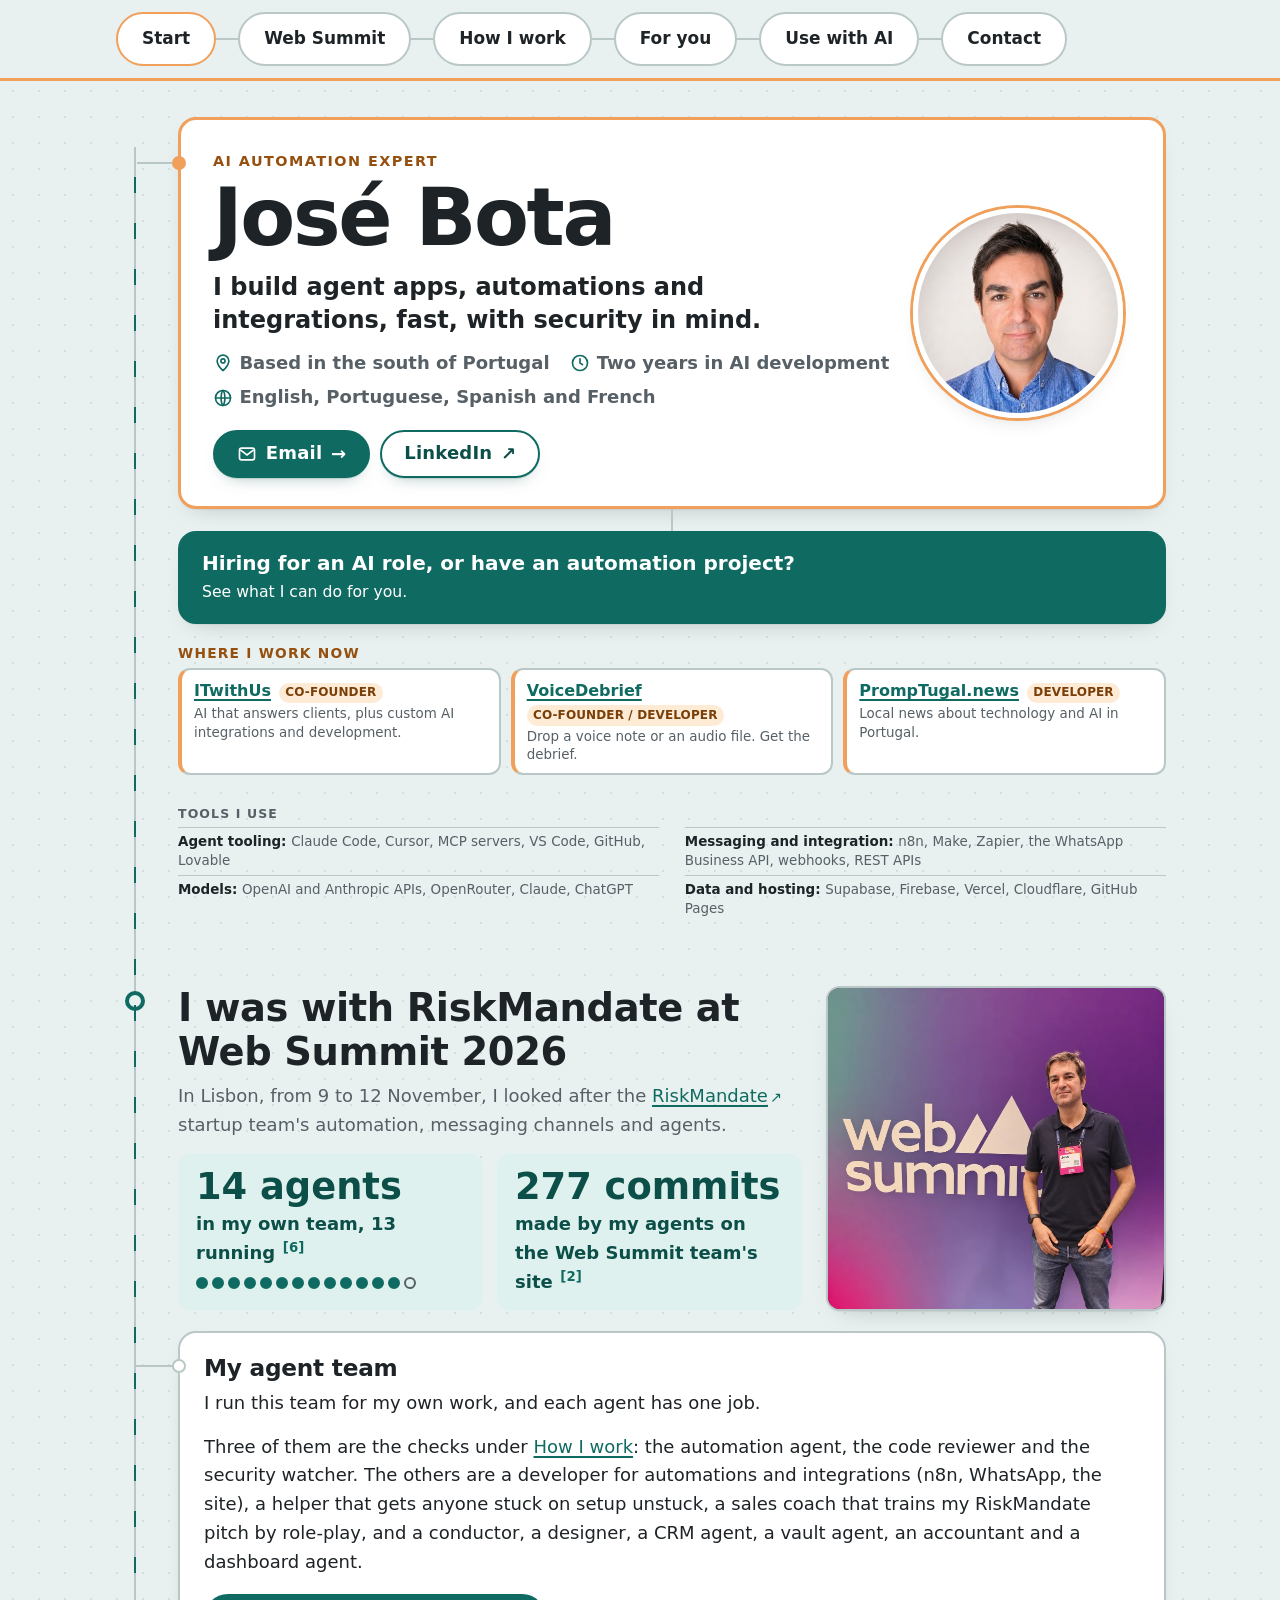
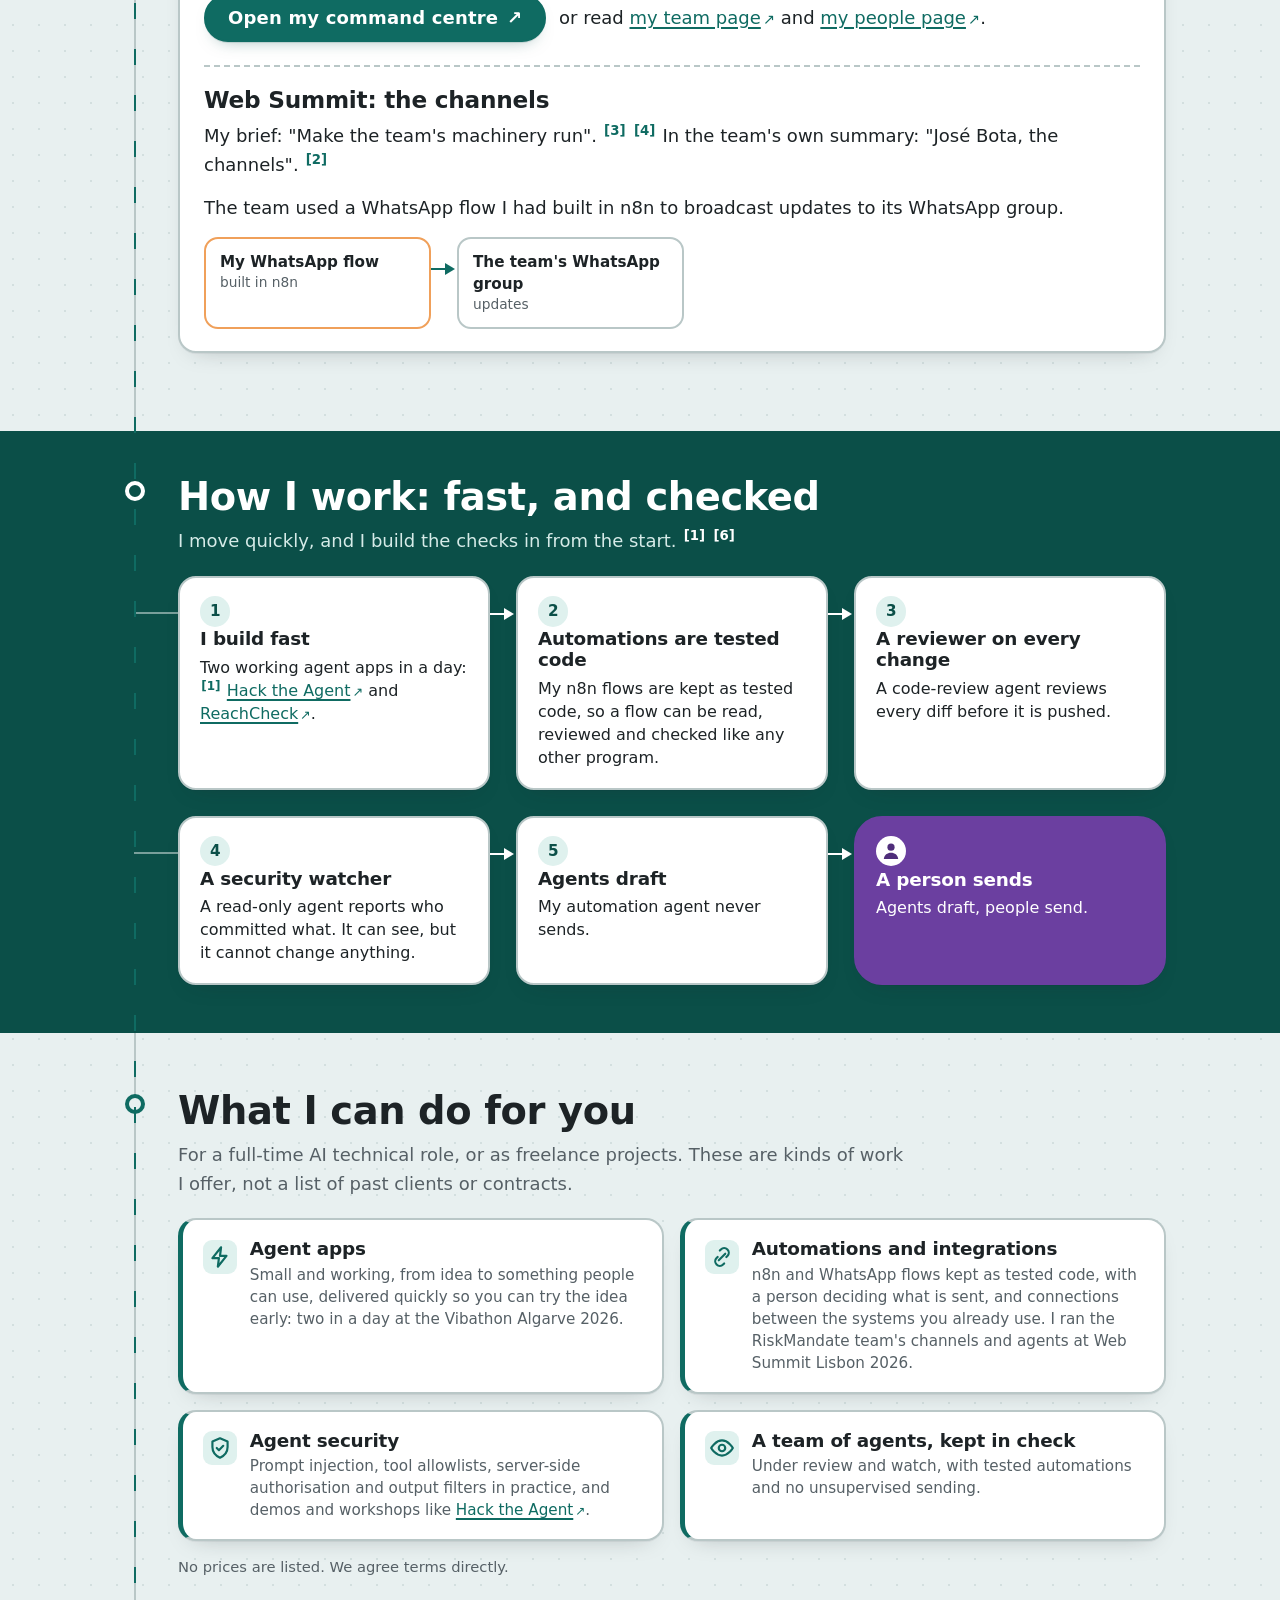
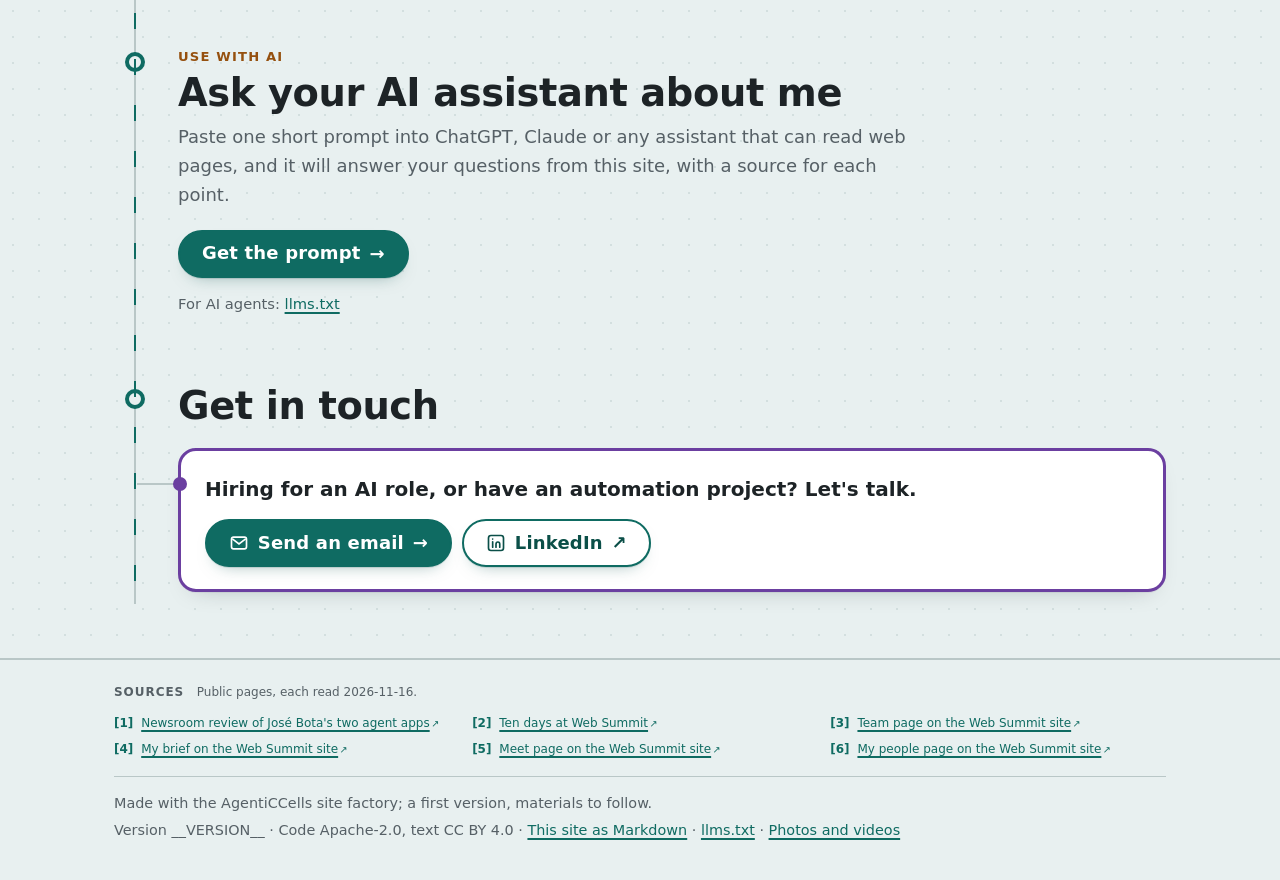
==== commit 5894b660: "Web Summit section: José's own photo at the event At José Bota's word, 17 Nov 2026: "change the web " ====
--- a/src/index.html
+++ b/src/index.html
@@ -121,9 +121,9 @@
 .lead-text .count{margin:auto 0 0}
 .team-photo{margin:0;background:var(--node);border:2px solid var(--line);border-radius:16px;overflow:hidden;box-shadow:var(--shadow);display:flex;flex-direction:column}
 .team-photo a{display:block;flex:1;min-height:190px;position:relative}
-.lead-row .team-photo img{position:absolute;inset:0;display:block;width:100%;height:100%;object-fit:cover;object-position:50% 50%}
+.lead-row .team-photo img{position:absolute;inset:0;display:block;width:100%;height:100%;object-fit:cover;object-position:50% 18%}
 .team-photo figcaption{padding:.4rem .7rem .5rem;font-size:.8rem;line-height:1.35;color:var(--muted);text-align:center}
-@media (max-width:860px){.lead-row{grid-template-columns:1fr;gap:14px}.team-photo a{min-height:0}.lead-row .team-photo img{position:static;aspect-ratio:16/9;height:auto}}
+@media (max-width:860px){.lead-row{grid-template-columns:1fr;gap:14px}.team-photo a{min-height:0}.lead-row .team-photo img{position:static;aspect-ratio:4/3;height:auto;object-position:50% 22%}}
 @media (max-width:1000px){.portrait{position:static;transform:none;display:block;width:92px;height:92px;margin:0 0 12px;border-width:3px}}
 .role{margin:0 0 .3rem;font-size:.9rem;font-weight:800;letter-spacing:.1em;text-transform:uppercase;color:var(--orange)}
 h1{font-size:clamp(2.8rem,8vw,5rem);letter-spacing:-.03em;line-height:1}
@@ -523,7 +523,7 @@
 </div>
 </div>
 <figure class="media team-photo">
-<a href="media/photos/web-summit-main-stage.jpg"><img src="media/photos/web-summit-main-stage.jpg" alt="The Web Summit main stage in Lisbon: the Web Summit sign lit in white between red and blue blocks" width="1340" height="730" loading="lazy" decoding="async"></a>
+<a href="media/photos/jose-at-web-summit.jpg"><img src="media/photos/jose-at-web-summit.jpg" alt="José Bota standing beside a large Web Summit sign, in a dark polo shirt with his Web Summit Lisbon 2026 badge" width="1254" height="1254" loading="lazy" decoding="async"></a>
 </figure>
 </div>
 
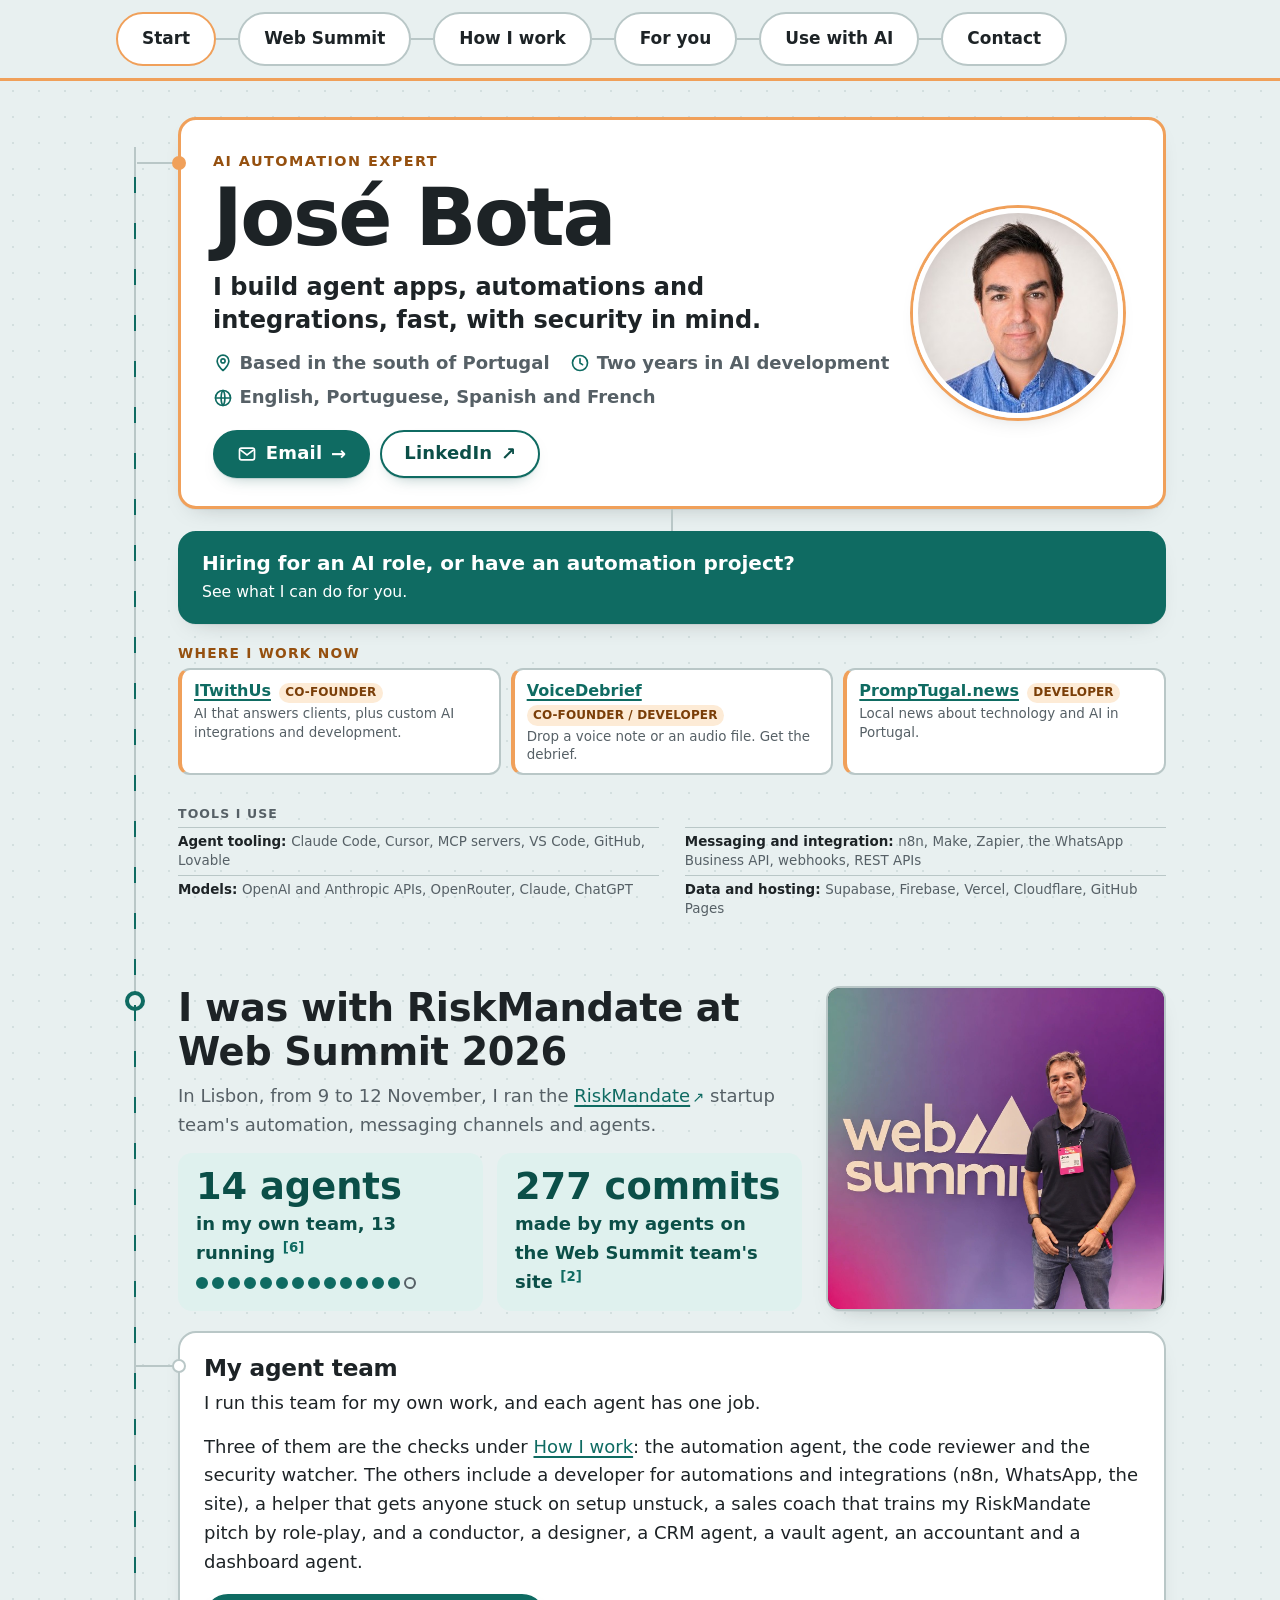
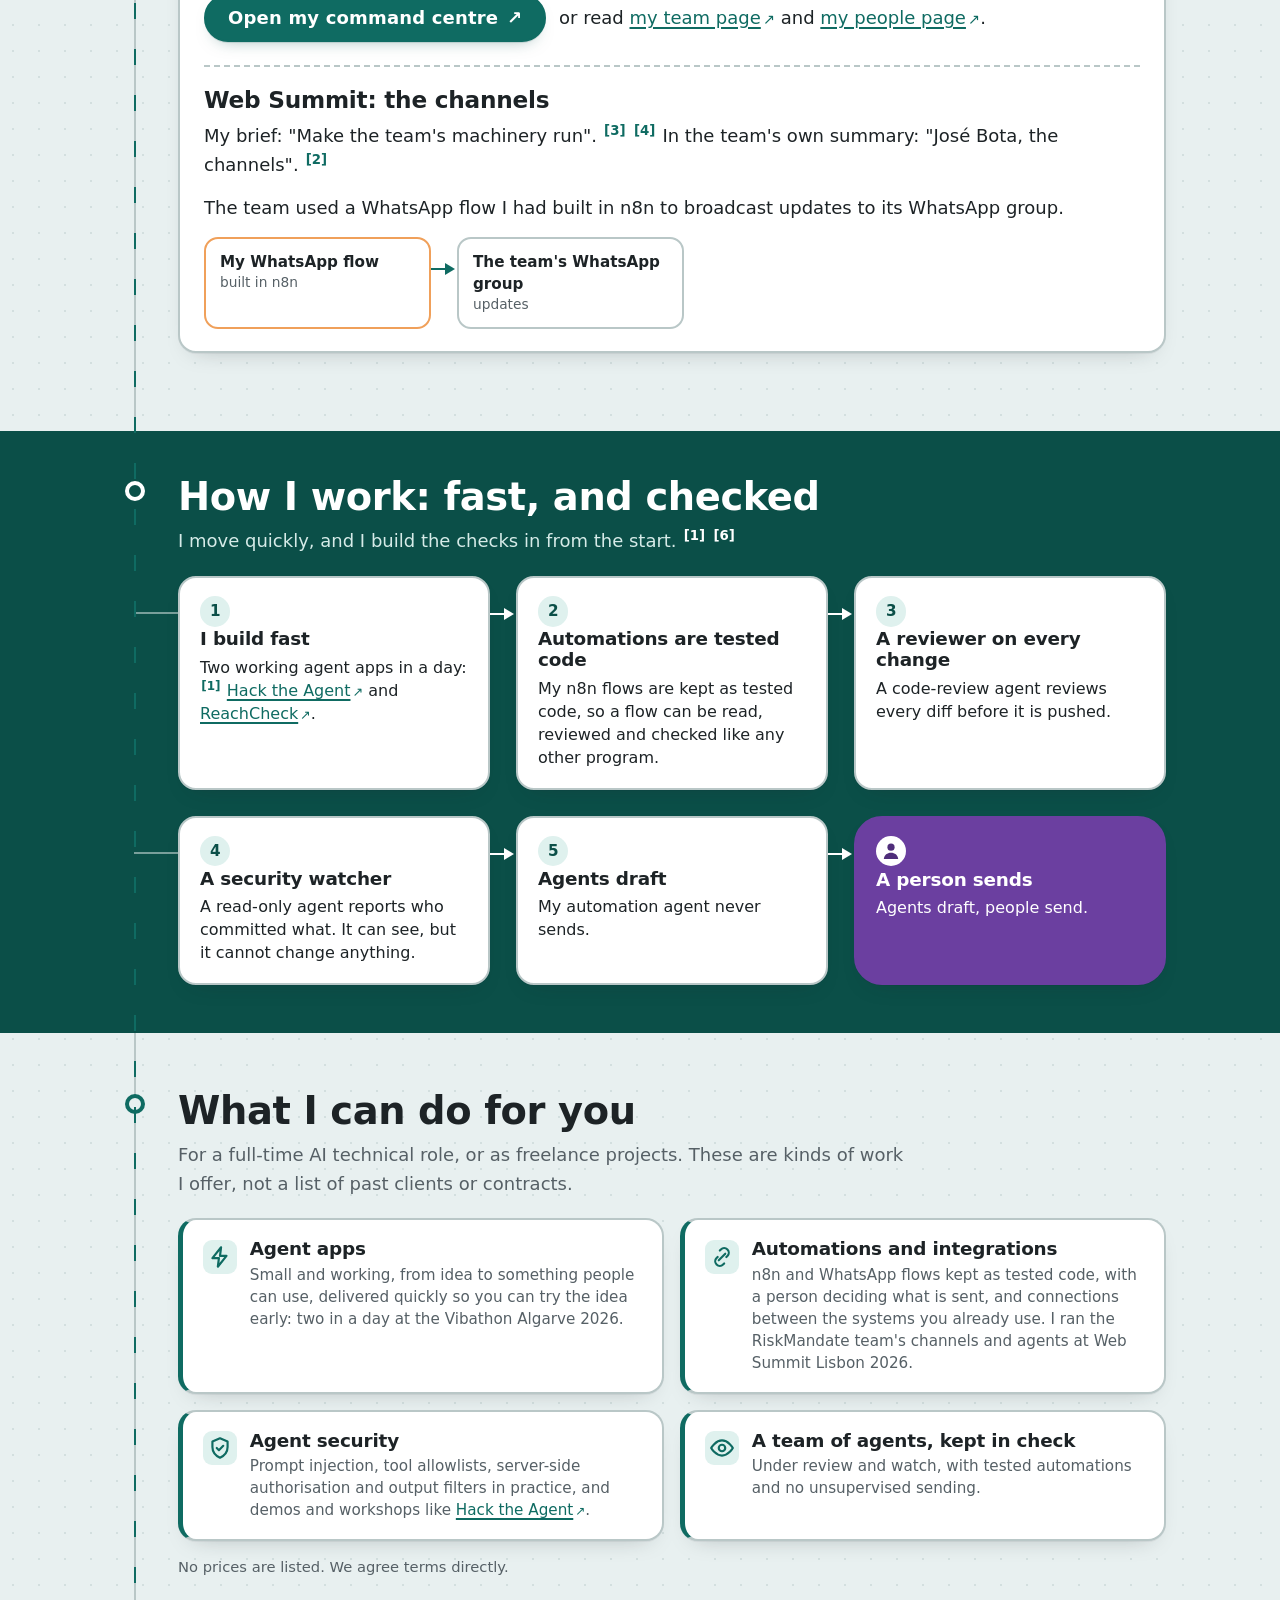
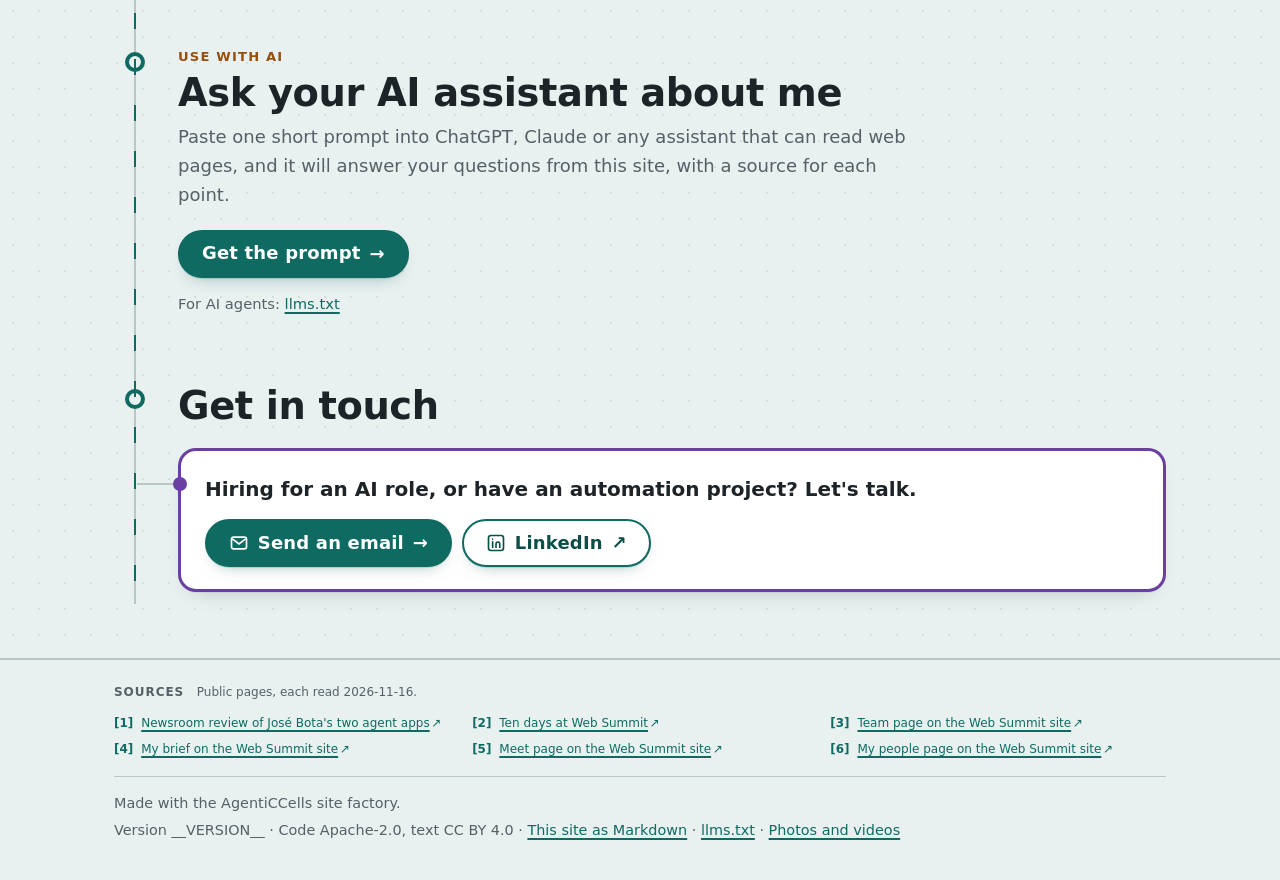
==== commit 7e592d4b: "Review fixes: agent count, supporting pages, tap targets, icon and link preview José, 17 Nov 2026, a" ====
--- a/src/index.html
+++ b/src/index.html
@@ -8,6 +8,13 @@
 <meta name="color-scheme" content="light">
 <meta name="theme-color" content="#f4f1ea">
 <link rel="canonical" href="https://jose-bota.agenticcells.site/">
+<link rel="icon" href="assets/icon.svg" type="image/svg+xml">
+<meta property="og:type" content="website">
+<meta property="og:title" content="José Bota, AI automation expert">
+<meta property="og:description" content="I build agent apps, automations and integrations, fast, with security in mind.">
+<meta property="og:url" content="https://jose-bota.agenticcells.site/">
+<meta property="og:image" content="https://jose-bota.agenticcells.site/media/photos/jose-at-web-summit.jpg">
+<meta property="og:image:alt" content="José Bota beside a large Web Summit sign">
 <link rel="alternate" type="text/markdown" href="index.md" title="This site as Markdown">
 <link rel="stylesheet" href="assets/chrome.css">
 <script src="assets/grid.js" defer></script>
@@ -31,7 +38,7 @@
 a{color:var(--teal);text-underline-offset:3px;text-decoration-thickness:1.5px}
 a:hover{text-decoration-thickness:3px}
 /* a small arrow marks a link that opens another site in a new tab */
-a[target="_blank"]:not(.btn)::after{content:"\2197";display:inline-block;margin-left:.15em;font-size:.8em;text-decoration:none}
+a[target="_blank"]:not(.btn)::after{content:"\2197";display:inline-block;margin-left:.15em;font-size:max(.8em,12px);text-decoration:none}
 .now a[target="_blank"]::after{content:none}
 :focus-visible{outline:3px solid var(--plum);outline-offset:3px;border-radius:6px}
 h1,h2,h3,h4{margin:0;line-height:1.15;font-weight:800;letter-spacing:-.01em}
@@ -120,10 +127,9 @@
 .lead-row .stage-head{margin:0 0 14px;max-width:none}
 .lead-text .count{margin:auto 0 0}
 .team-photo{margin:0;background:var(--node);border:2px solid var(--line);border-radius:16px;overflow:hidden;box-shadow:var(--shadow);display:flex;flex-direction:column}
-.team-photo a{display:block;flex:1;min-height:190px;position:relative}
+.team-photo .frame{display:block;flex:1;min-height:190px;position:relative}
 .lead-row .team-photo img{position:absolute;inset:0;display:block;width:100%;height:100%;object-fit:cover;object-position:50% 18%}
-.team-photo figcaption{padding:.4rem .7rem .5rem;font-size:.8rem;line-height:1.35;color:var(--muted);text-align:center}
-@media (max-width:860px){.lead-row{grid-template-columns:1fr;gap:14px}.team-photo a{min-height:0}.lead-row .team-photo img{position:static;aspect-ratio:4/3;height:auto;object-position:50% 22%}}
+@media (max-width:860px){.lead-row{grid-template-columns:1fr;gap:14px}.team-photo .frame{min-height:0}.lead-row .team-photo img{position:static;aspect-ratio:4/3;height:auto;object-position:50% 22%}}
 @media (max-width:1000px){.portrait{position:static;transform:none;display:block;width:92px;height:92px;margin:0 0 12px;border-width:3px}}
 .role{margin:0 0 .3rem;font-size:.9rem;font-weight:800;letter-spacing:.1em;text-transform:uppercase;color:var(--orange)}
 h1{font-size:clamp(2.8rem,8vw,5rem);letter-spacing:-.03em;line-height:1}
@@ -140,7 +146,9 @@
 .now h2{font-size:.86rem;font-weight:800;letter-spacing:.09em;text-transform:uppercase;color:var(--orange);margin:0 0 .4rem}
 .now ul{list-style:none;margin:0;padding:0;display:grid;grid-template-columns:repeat(3,minmax(0,1fr));gap:10px}
 .now li{background:var(--node);border:2px solid var(--line);border-left:4px solid var(--orange-fill);border-radius:12px;padding:8px 12px 9px;display:flex;flex-wrap:wrap;align-items:baseline;align-content:flex-start;gap:.1rem .5rem}
+.now li{position:relative}
 .now a{font-size:1rem;text-decoration-thickness:1.5px}
+.now a::before{content:"";position:absolute;inset:0;border-radius:10px}
 .now .role-tag{font-size:.75rem;font-weight:800;letter-spacing:.01em;text-transform:uppercase;color:var(--orange-ink);background:var(--orange-soft);border-radius:999px;padding:.05rem .4rem;white-space:nowrap}
 .now .what{flex-basis:100%;color:var(--muted);font-size:.84rem;line-height:1.35}
 @media (max-width:860px){.now ul{grid-template-columns:1fr;gap:8px}}
@@ -515,7 +523,7 @@
 <div class="stage-head">
 <span class="port" aria-hidden="true"></span>
 <h2 id="h-work">I was with RiskMandate at Web Summit 2026</h2>
-<p>In Lisbon, from 9 to 12 November, I looked after the <a href="https://riskmandate.ai/" target="_blank" rel="noopener noreferrer" aria-describedby="newtab">RiskMandate</a> startup team's automation, messaging channels and agents.</p>
+<p>In Lisbon, from 9 to 12 November, I ran the <a href="https://riskmandate.ai/" target="_blank" rel="noopener noreferrer" aria-describedby="newtab">RiskMandate</a> startup team's automation, messaging channels and agents.</p>
 </div>
 <div class="count">
 <p><strong>14 agents</strong><span class="count-note">in my own team, 13 running <a class="ref" href="#src-6" aria-label="Source 6">[6]</a></span><span class="dots" aria-hidden="true"><i></i><i></i><i></i><i></i><i></i><i></i><i></i><i></i><i></i><i></i><i></i><i></i><i></i><i class="off"></i></span></p>
@@ -523,14 +531,14 @@
 </div>
 </div>
 <figure class="media team-photo">
-<a href="media/photos/jose-at-web-summit.jpg"><img src="media/photos/jose-at-web-summit.jpg" alt="José Bota standing beside a large Web Summit sign, in a dark polo shirt with his Web Summit Lisbon 2026 badge" width="1254" height="1254" loading="lazy" decoding="async"></a>
+<div class="frame"><img src="media/photos/jose-at-web-summit.jpg" alt="José Bota standing beside a large Web Summit sign, in a dark polo shirt with his Web Summit Lisbon 2026 badge" width="1254" height="1254" loading="lazy" decoding="async"></div>
 </figure>
 </div>
 
 <article class="node" id="agent-team">
 <h3>My agent team</h3>
 <p>I run this team for my own work, and each agent has one job.</p>
-<p>Three of them are the checks under <a href="#how-he-works">How I work</a>: the automation agent, the code reviewer and the security watcher. The others are a developer for automations and integrations (n8n, WhatsApp, the site), a helper that gets anyone stuck on setup unstuck, a sales coach that trains my RiskMandate pitch by role-play, and a conductor, a designer, a CRM agent, a vault agent, an accountant and a dashboard agent.</p>
+<p>Three of them are the checks under <a href="#how-he-works">How I work</a>: the automation agent, the code reviewer and the security watcher. The others include a developer for automations and integrations (n8n, WhatsApp, the site), a helper that gets anyone stuck on setup unstuck, a sales coach that trains my RiskMandate pitch by role-play, and a conductor, a designer, a CRM agent, a vault agent, an accountant and a dashboard agent.</p>
 <p class="see"><a class="btn solid ext" href="https://web-summit.sgit.ai/people/jose/app/index.html#stand" target="_blank" rel="noopener noreferrer" aria-describedby="newtab">Open my command centre</a> <span>or read <a href="https://web-summit.sgit.ai/team/jose/index.html" target="_blank" rel="noopener noreferrer" aria-describedby="newtab">my team page</a> and <a href="https://web-summit.sgit.ai/people/jose/index.md" target="_blank" rel="noopener noreferrer" aria-describedby="newtab">my people page</a>.</span></p>
 <div class="part" id="web-summit">
 <h3>Web Summit: the channels</h3>
@@ -614,12 +622,12 @@
 <li id="src-1"><a href="https://newsroom.sgit.ai/articles/jose-botas-two-agent-apps.md" target="_blank" rel="noopener noreferrer" aria-describedby="newtab">Newsroom review of José Bota's two agent apps</a><span>Hack the Agent, ReachCheck, and how I work.</span></li>
 <li id="src-2"><a href="https://newsroom.sgit.ai/articles/ten-days-at-web-summit.md" target="_blank" rel="noopener noreferrer" aria-describedby="newtab">Ten days at Web Summit</a><span>The 277 commits; "José Bota, the channels"; the Web Summit work.</span></li>
 <li id="src-3"><a href="https://web-summit.sgit.ai/team/jose/index.md" target="_blank" rel="noopener noreferrer" aria-describedby="newtab">Team page on the Web Summit site</a><span>The Web Summit work.</span></li>
-<li id="src-4"><a href="https://web-summit.sgit.ai/brief-jose/index.md" target="_blank" rel="noopener noreferrer" aria-describedby="newtab">My brief on the Web Summit site</a><span>The Web Summit work; the two apps offered as stand demos.</span></li>
+<li id="src-4"><a href="https://web-summit.sgit.ai/brief-jose/index.md" target="_blank" rel="noopener noreferrer" aria-describedby="newtab">My brief on the Web Summit site</a><span>The Web Summit work.</span></li>
 <li id="src-5"><a href="https://web-summit.sgit.ai/meet/jose/index.md" target="_blank" rel="noopener noreferrer" aria-describedby="newtab">Meet page on the Web Summit site</a><span>The two apps offered as stand demos.</span></li>
 <li id="src-6"><a href="https://web-summit.sgit.ai/people/jose/index.md" target="_blank" rel="noopener noreferrer" aria-describedby="newtab">My people page on the Web Summit site</a><span>The count of 14 agents, 13 running; how I work.</span></li>
 </ol>
 </section>
-<p>Made with the AgentiCCells site factory; a first version, materials to follow.</p>
+<p>Made with the AgentiCCells site factory.</p>
 <p>Version __VERSION__ · Code Apache-2.0, text CC BY 4.0 · <a href="index.md">This site as Markdown</a> · <a href="llms.txt">llms.txt</a> · <a href="photos-and-videos/">Photos and videos</a></p>
 </div>
 </footer>
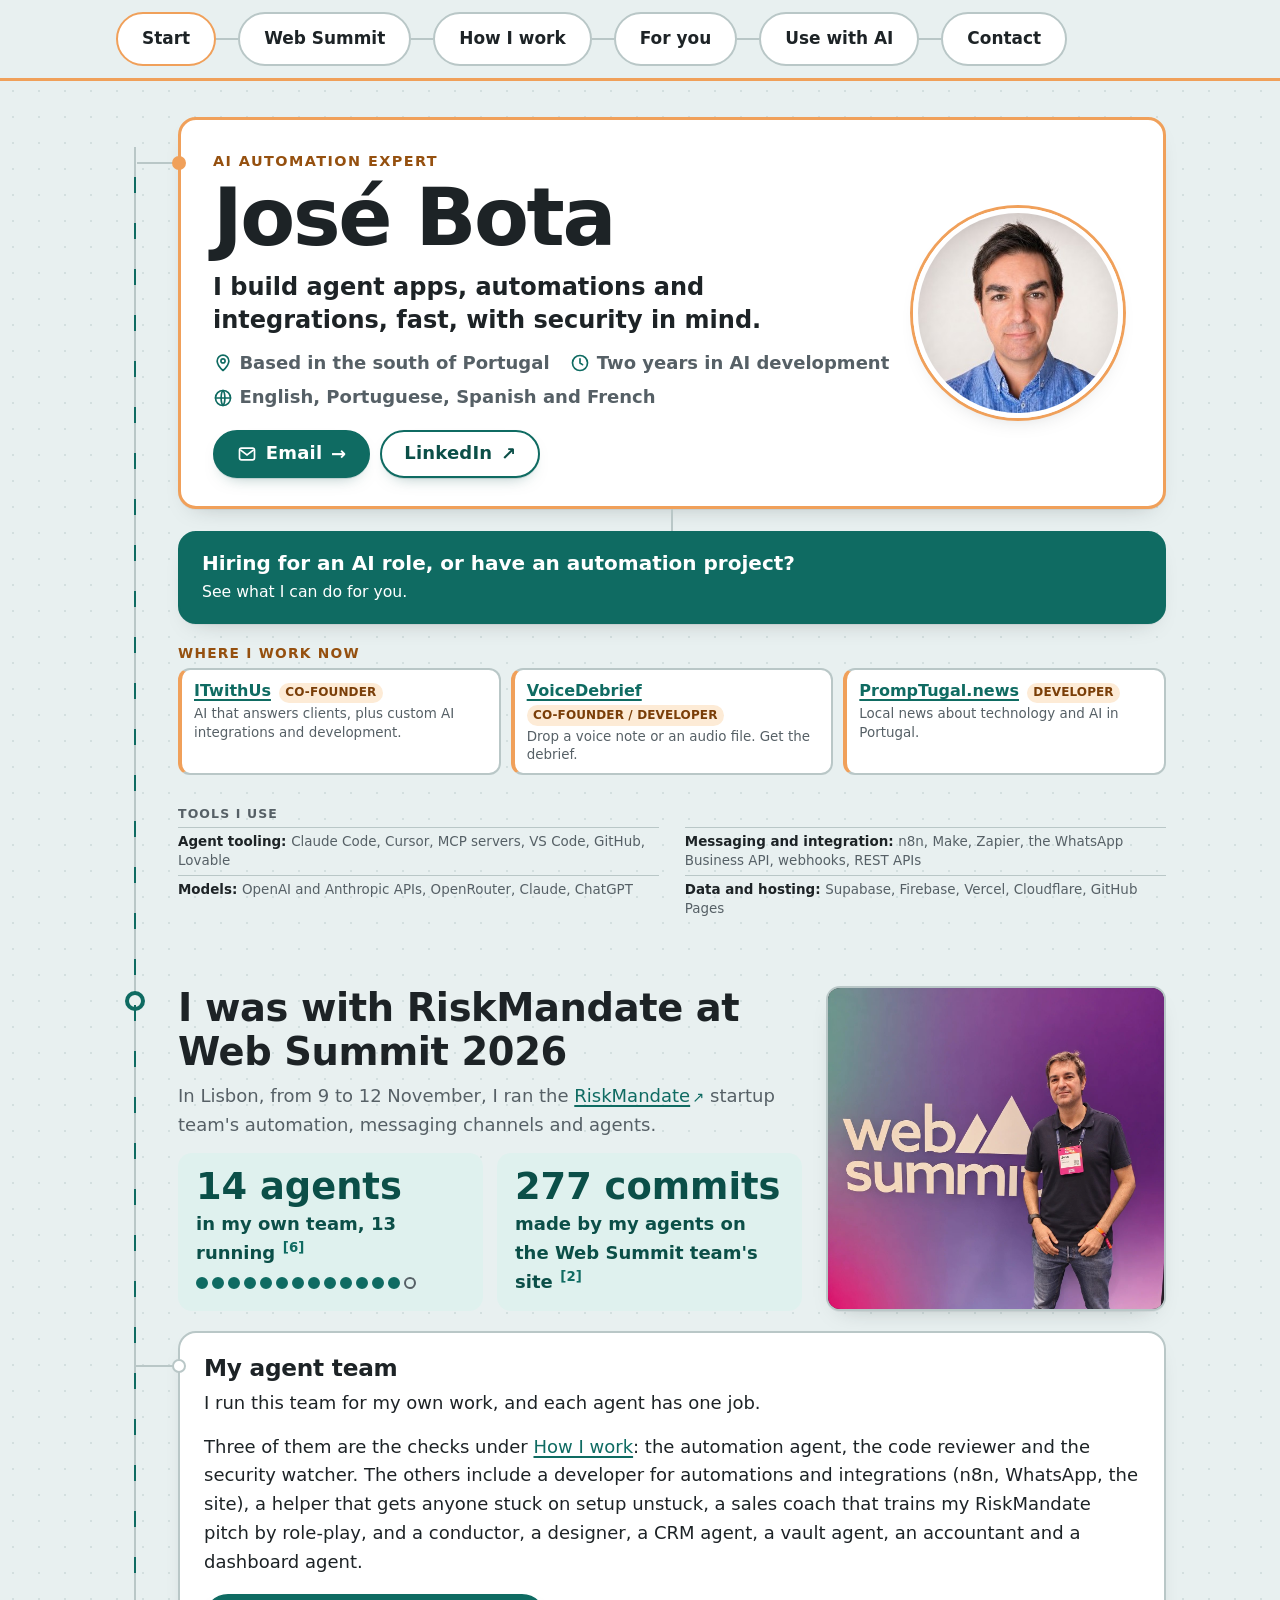
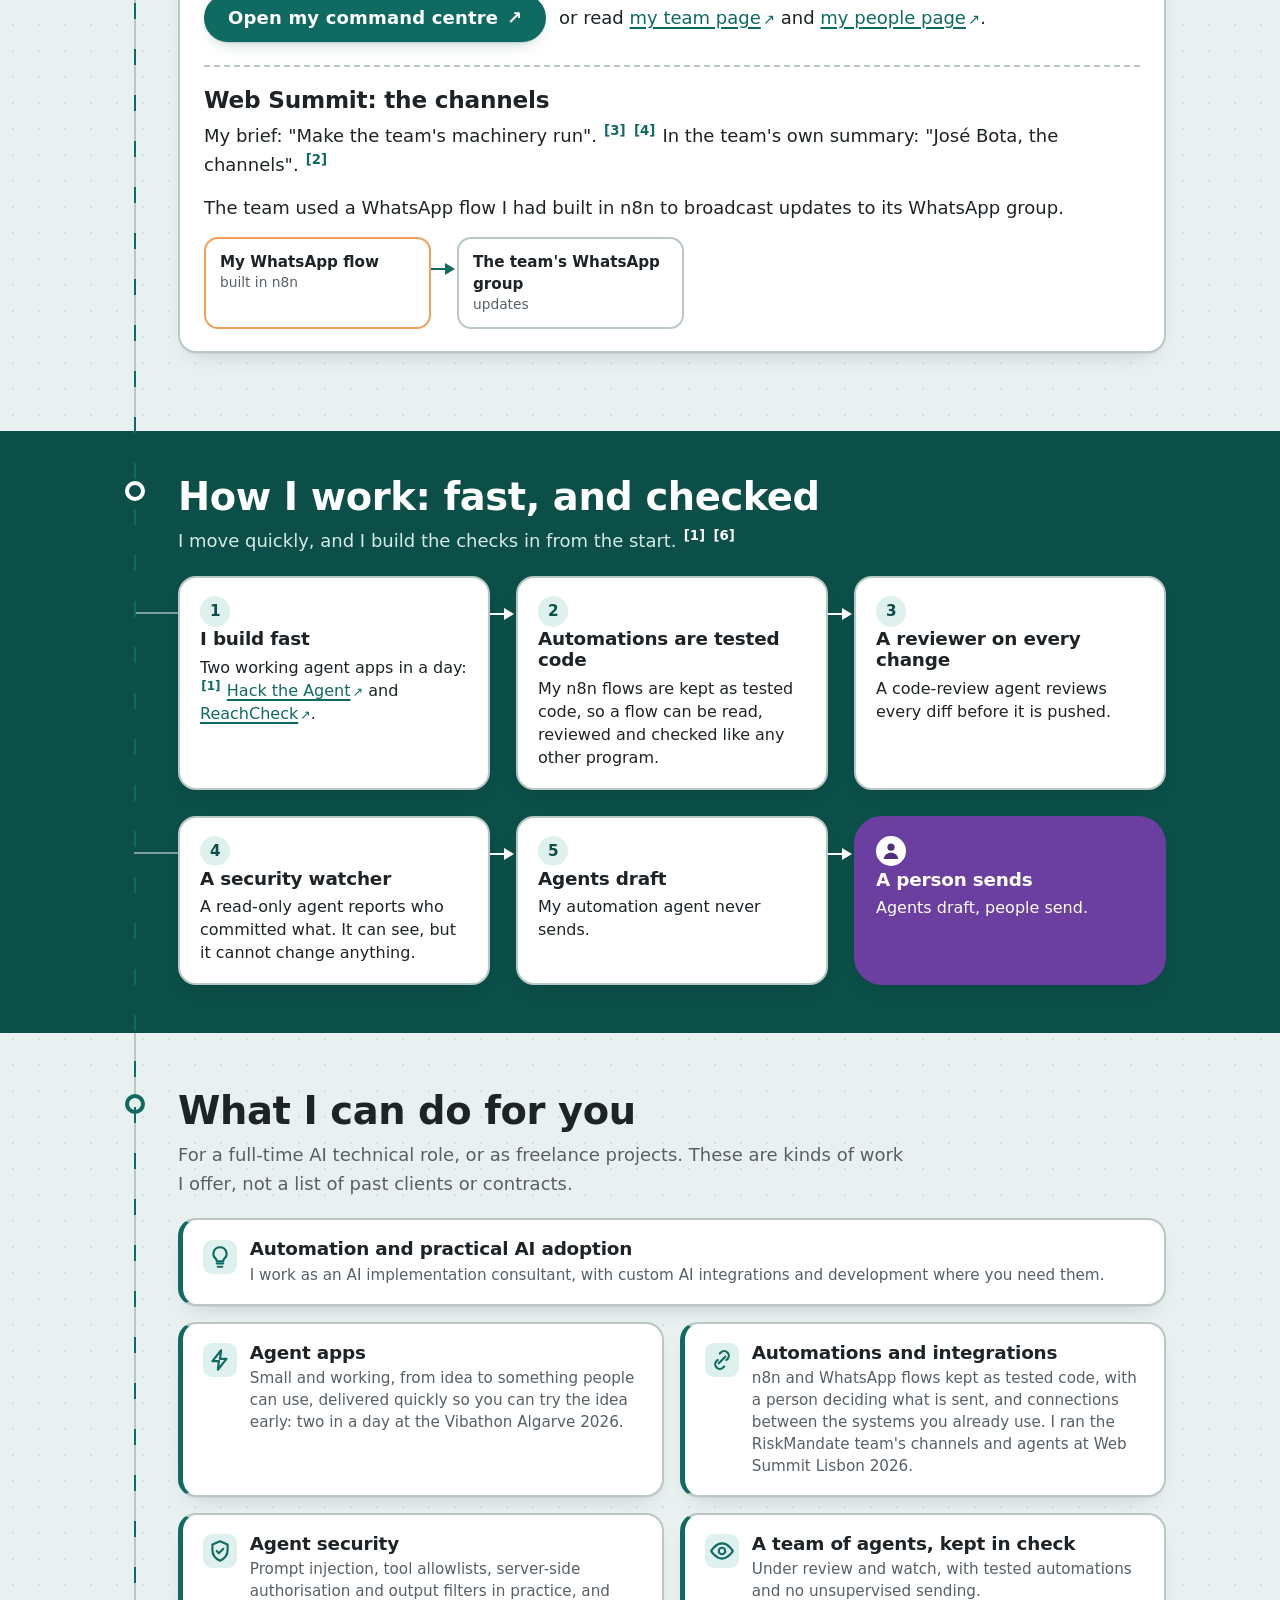
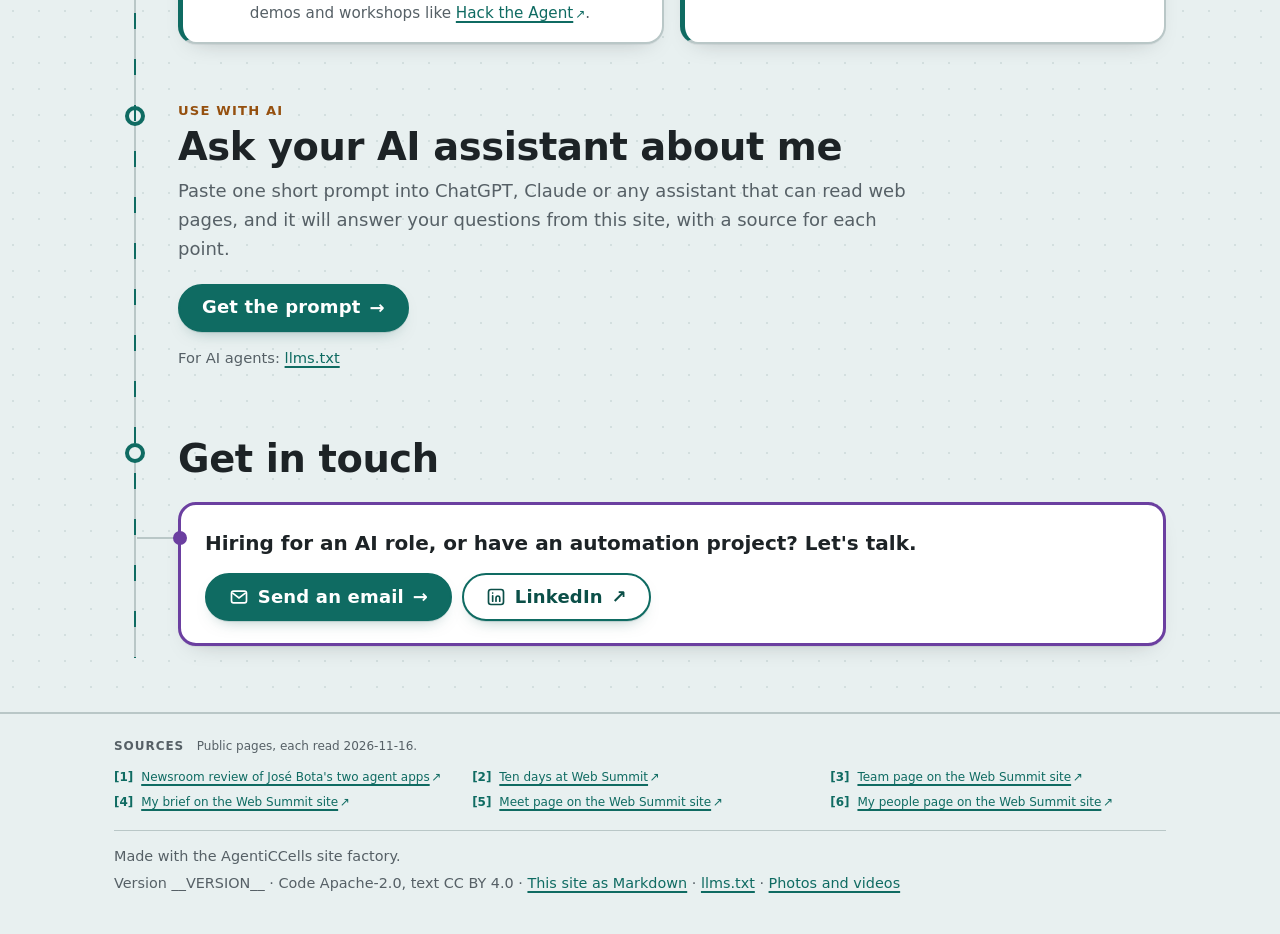
==== commit 70192c18: "What I can do for you: consulting box added, prices line removed José, 17 Nov 2026: "i want to remov" ====
--- a/src/index.html
+++ b/src/index.html
@@ -341,8 +341,9 @@
 /* three key figures, each with its source */
 .headline{margin:6px 0 18px;font-size:clamp(1.15rem,2.2vw,1.4rem);line-height:1.4;max-width:40rem}
 .headline strong{font-weight:800;color:var(--teal-ink);background:linear-gradient(transparent 62%,var(--orange-soft) 62%)}
-.kinds.offer{grid-template-columns:repeat(2,minmax(0,1fr));gap:16px;margin:0 0 14px}
+.kinds.offer{grid-template-columns:repeat(2,minmax(0,1fr));gap:16px;margin:0}
 .kinds.offer>li{margin:0;padding:18px 20px;border:2px solid var(--line);border-left:5px solid var(--teal);border-radius:18px}
+.kinds.offer>li.wide{grid-column:1/-1}
 .kinds.offer>li::before,.kinds.offer>li::after{display:none}
 .kinds.offer h3{font-size:1.15rem;margin:0 0 .25rem;color:var(--ink)}
 @media (max-width:760px){.kinds.offer{grid-template-columns:1fr}}
@@ -581,12 +582,12 @@
 <p><span id="full-time">For a full-time AI technical role</span>, or <span id="projects">as freelance projects</span>. These are kinds of work I offer, not a list of past clients or contracts.</p>
 </div>
 <ul class="kinds one offer">
+<li class="node wide"><svg viewBox="0 0 24 24" aria-hidden="true"><g fill="none" stroke="currentColor" stroke-width="2" stroke-linecap="round" stroke-linejoin="round"><path d="M9 18h6"/><path d="M10 21h4"/><path d="M12 3a6 6 0 0 0-4 10.5c.7.7 1 1.5 1 2.5h6c0-1 .3-1.8 1-2.5A6 6 0 0 0 12 3z"/></g></svg><div><h3>Automation and practical AI adoption</h3>I work as an AI implementation consultant, with custom AI integrations and development where you need them.</div></li>
 <li class="node"><svg viewBox="0 0 24 24" aria-hidden="true"><g fill="none" stroke="currentColor" stroke-width="2" stroke-linecap="round" stroke-linejoin="round"><path d="M13 3L5 13h6l-1 8 8-10h-6z"/></g></svg><div><h3>Agent apps</h3>Small and working, from idea to something people can use, delivered quickly so you can try the idea early: two in a day at the Vibathon Algarve 2026.</div></li>
 <li class="node"><svg viewBox="0 0 24 24" aria-hidden="true"><g fill="none" stroke="currentColor" stroke-width="2" stroke-linecap="round" stroke-linejoin="round"><path d="M9 15l6-6"/><path d="M10 6l1-1a4 4 0 0 1 6 6l-1 1"/><path d="M14 18l-1 1a4 4 0 0 1-6-6l1-1"/></g></svg><div><h3>Automations and integrations</h3>n8n and WhatsApp flows kept as tested code, with a person deciding what is sent, and connections between the systems you already use. I ran the RiskMandate team's channels and agents at Web Summit Lisbon 2026.</div></li>
 <li class="node"><svg viewBox="0 0 24 24" aria-hidden="true"><g fill="none" stroke="currentColor" stroke-width="2" stroke-linecap="round" stroke-linejoin="round"><path d="M12 3l7 3v5c0 5-3 8-7 10-4-2-7-5-7-10V6z"/><path d="M9 12l2 2 4-4"/></g></svg><div><h3>Agent security</h3>Prompt injection, tool allowlists, server-side authorisation and output filters in practice, and demos and workshops like <a href="https://agent-defense-arena.lovable.app/" target="_blank" rel="noopener noreferrer" aria-describedby="newtab">Hack the Agent</a>.</div></li>
 <li class="node"><svg viewBox="0 0 24 24" aria-hidden="true"><g fill="none" stroke="currentColor" stroke-width="2" stroke-linecap="round" stroke-linejoin="round"><path d="M2 12s4-7 10-7 10 7 10 7-4 7-10 7S2 12 2 12z"/><circle cx="12" cy="12" r="3"/></g></svg><div><h3>A team of agents, kept in check</h3>Under review and watch, with tested automations and no unsupervised sending.</div></li>
 </ul>
-<p class="small">No prices are listed. We agree terms directly.</p>
 </section>
 
 <section class="stage" id="use-with-ai" aria-labelledby="h-ai">
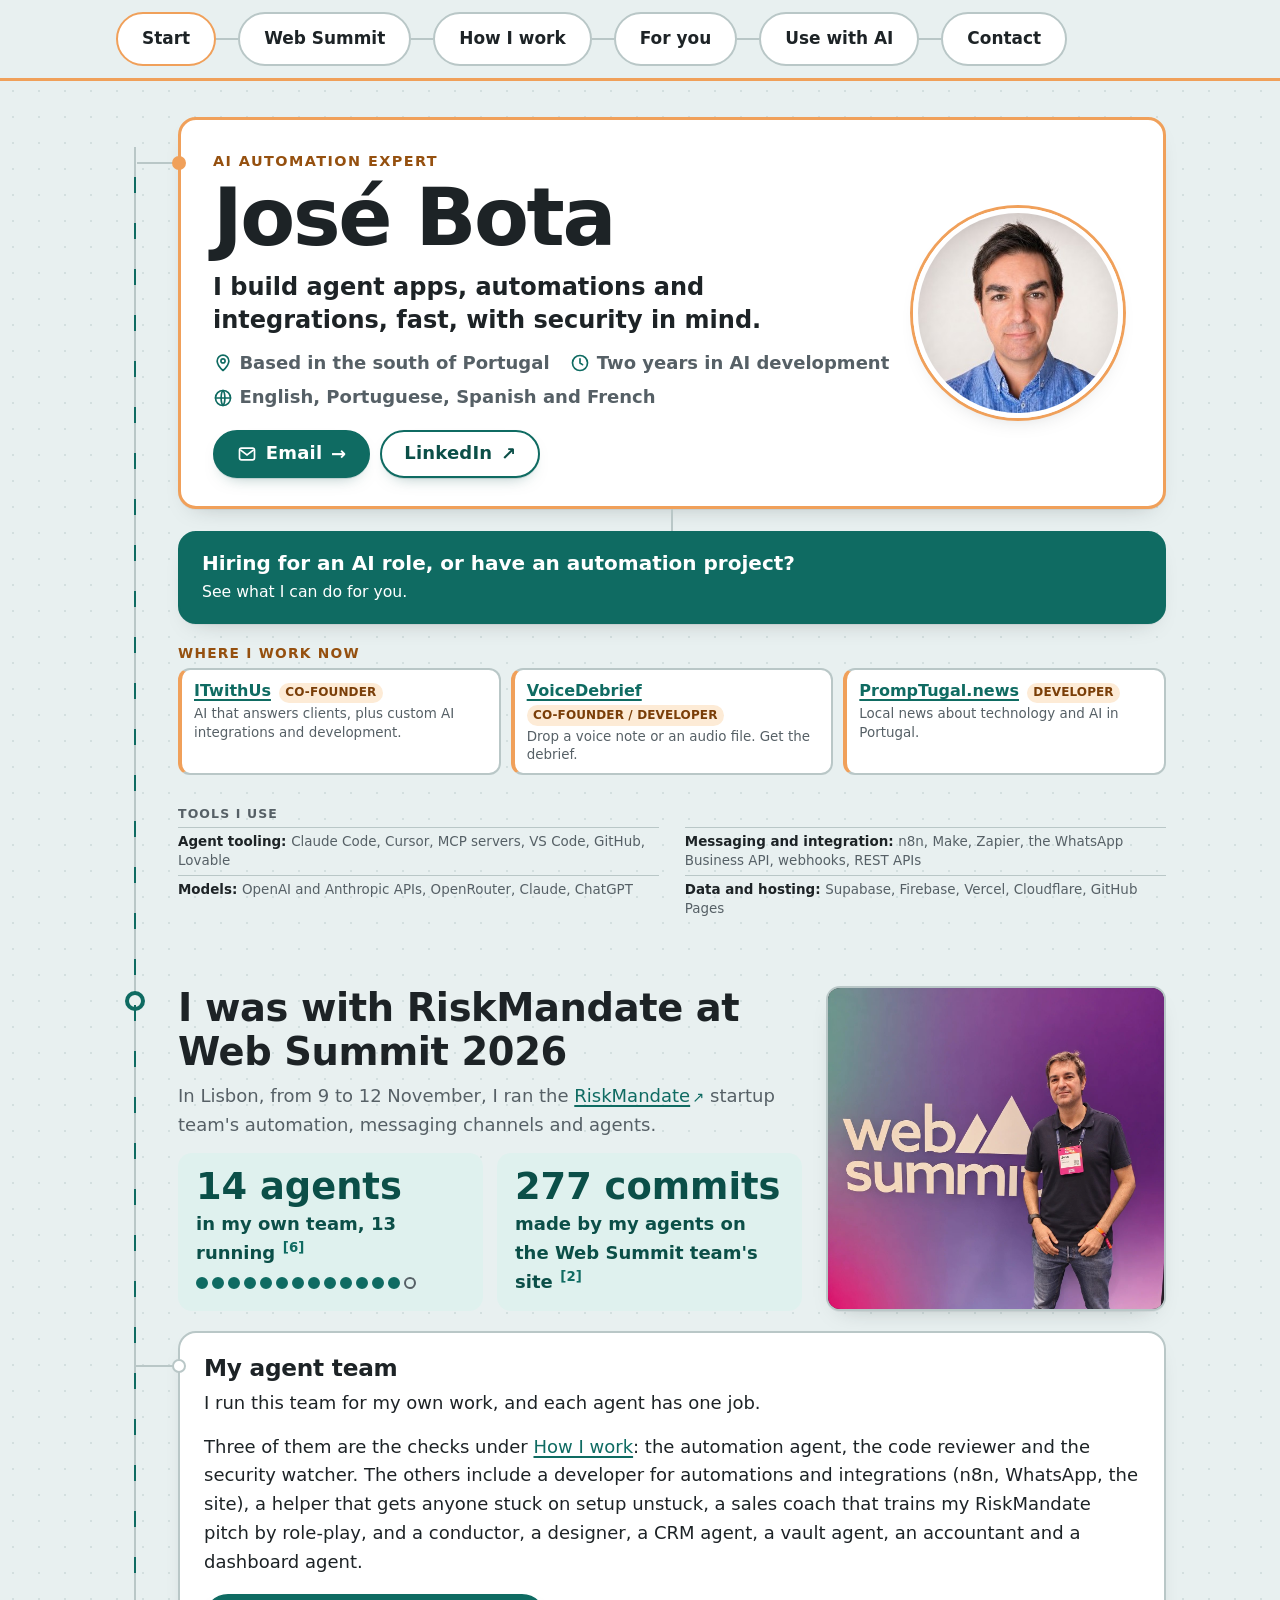
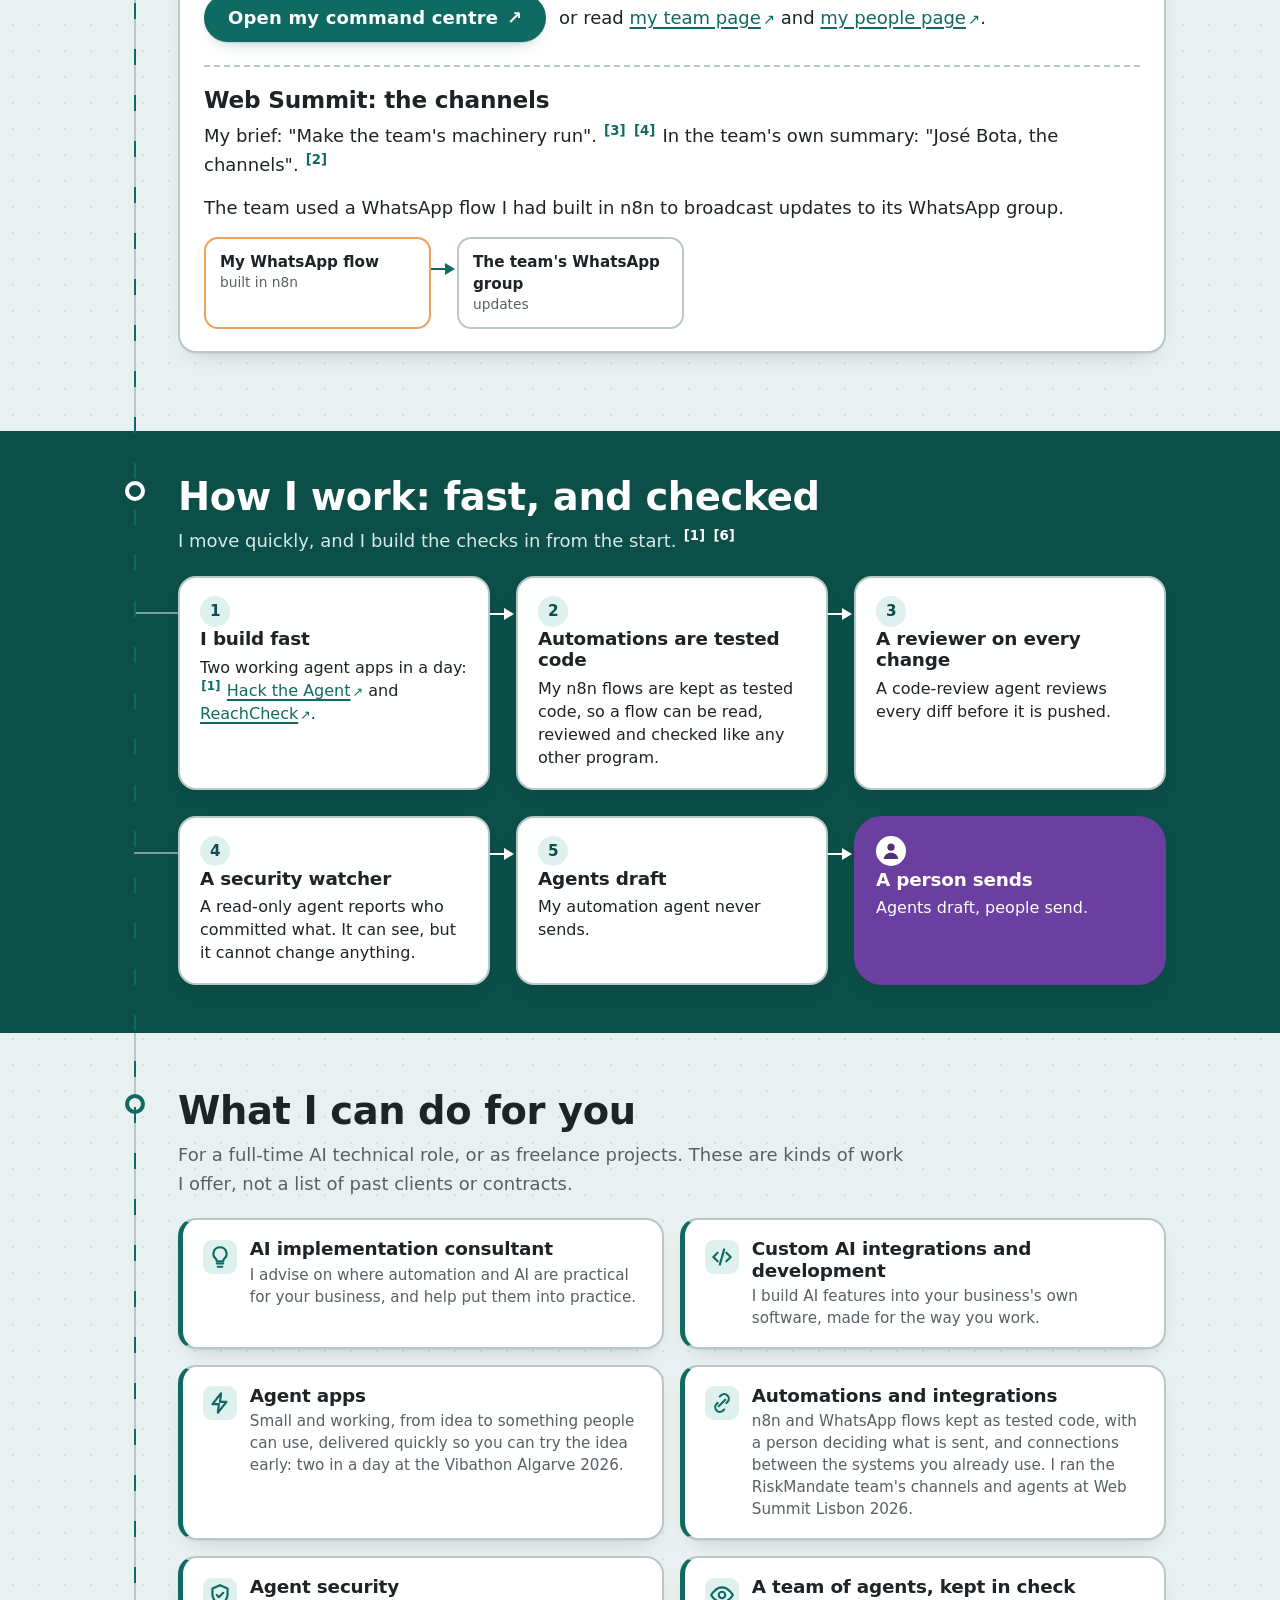
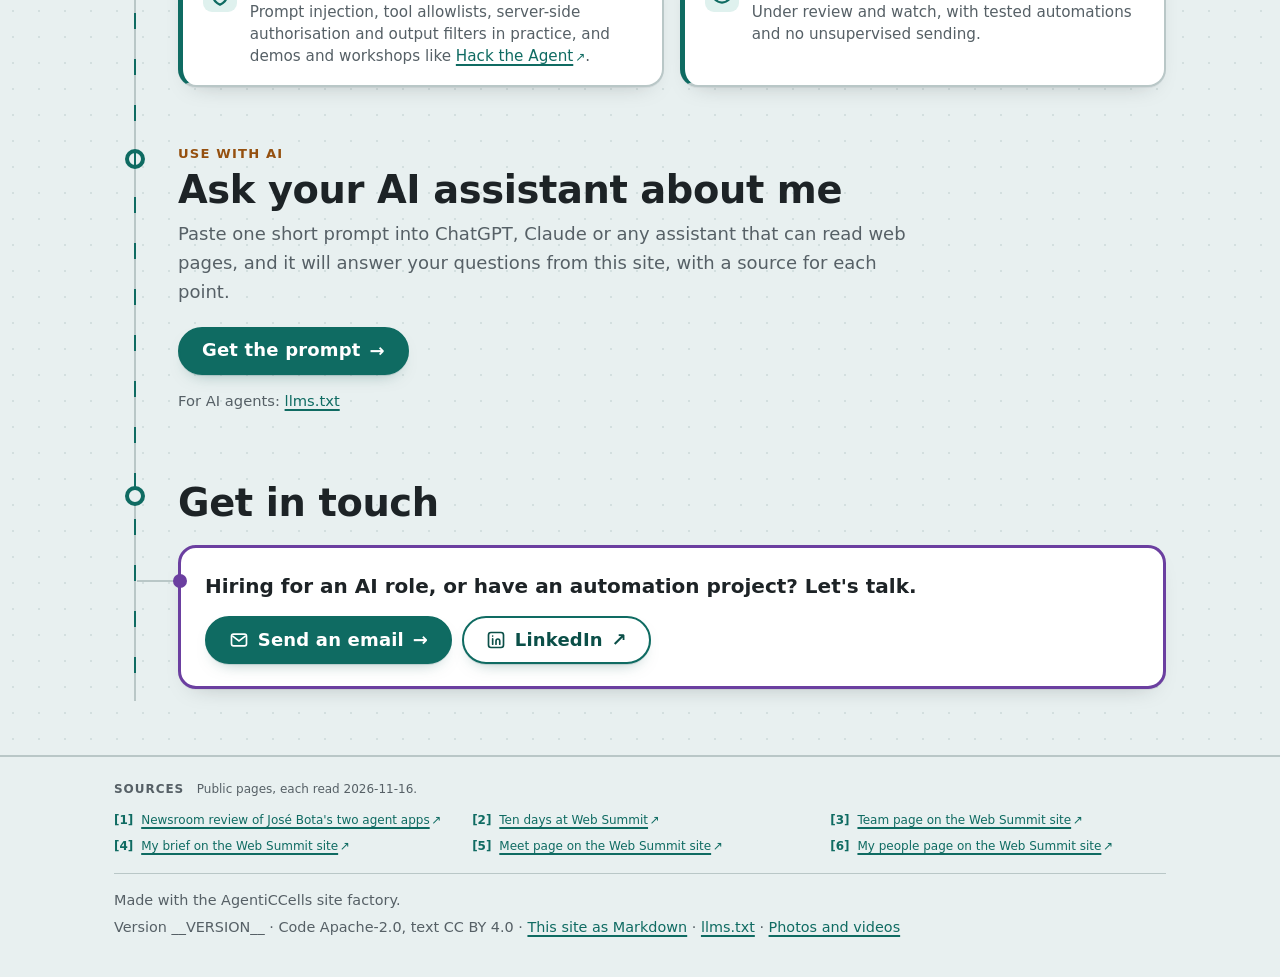
==== commit f31c2796: "What I can do for you: two separate boxes for consulting and custom AI José, 17 Nov 2026: "no, i wan" ====
--- a/src/index.html
+++ b/src/index.html
@@ -343,7 +343,6 @@
 .headline strong{font-weight:800;color:var(--teal-ink);background:linear-gradient(transparent 62%,var(--orange-soft) 62%)}
 .kinds.offer{grid-template-columns:repeat(2,minmax(0,1fr));gap:16px;margin:0}
 .kinds.offer>li{margin:0;padding:18px 20px;border:2px solid var(--line);border-left:5px solid var(--teal);border-radius:18px}
-.kinds.offer>li.wide{grid-column:1/-1}
 .kinds.offer>li::before,.kinds.offer>li::after{display:none}
 .kinds.offer h3{font-size:1.15rem;margin:0 0 .25rem;color:var(--ink)}
 @media (max-width:760px){.kinds.offer{grid-template-columns:1fr}}
@@ -582,7 +581,8 @@
 <p><span id="full-time">For a full-time AI technical role</span>, or <span id="projects">as freelance projects</span>. These are kinds of work I offer, not a list of past clients or contracts.</p>
 </div>
 <ul class="kinds one offer">
-<li class="node wide"><svg viewBox="0 0 24 24" aria-hidden="true"><g fill="none" stroke="currentColor" stroke-width="2" stroke-linecap="round" stroke-linejoin="round"><path d="M9 18h6"/><path d="M10 21h4"/><path d="M12 3a6 6 0 0 0-4 10.5c.7.7 1 1.5 1 2.5h6c0-1 .3-1.8 1-2.5A6 6 0 0 0 12 3z"/></g></svg><div><h3>Automation and practical AI adoption</h3>I work as an AI implementation consultant, with custom AI integrations and development where you need them.</div></li>
+<li class="node"><svg viewBox="0 0 24 24" aria-hidden="true"><g fill="none" stroke="currentColor" stroke-width="2" stroke-linecap="round" stroke-linejoin="round"><path d="M9 18h6"/><path d="M10 21h4"/><path d="M12 3a6 6 0 0 0-4 10.5c.7.7 1 1.5 1 2.5h6c0-1 .3-1.8 1-2.5A6 6 0 0 0 12 3z"/></g></svg><div><h3>AI implementation consultant</h3>I advise on where automation and AI are practical for your business, and help put them into practice.</div></li>
+<li class="node"><svg viewBox="0 0 24 24" aria-hidden="true"><g fill="none" stroke="currentColor" stroke-width="2" stroke-linecap="round" stroke-linejoin="round"><path d="M8 8l-4 4 4 4"/><path d="M16 8l4 4-4 4"/><path d="M14 5l-4 14"/></g></svg><div><h3>Custom AI integrations and development</h3>I build AI features into your business's own software, made for the way you work.</div></li>
 <li class="node"><svg viewBox="0 0 24 24" aria-hidden="true"><g fill="none" stroke="currentColor" stroke-width="2" stroke-linecap="round" stroke-linejoin="round"><path d="M13 3L5 13h6l-1 8 8-10h-6z"/></g></svg><div><h3>Agent apps</h3>Small and working, from idea to something people can use, delivered quickly so you can try the idea early: two in a day at the Vibathon Algarve 2026.</div></li>
 <li class="node"><svg viewBox="0 0 24 24" aria-hidden="true"><g fill="none" stroke="currentColor" stroke-width="2" stroke-linecap="round" stroke-linejoin="round"><path d="M9 15l6-6"/><path d="M10 6l1-1a4 4 0 0 1 6 6l-1 1"/><path d="M14 18l-1 1a4 4 0 0 1-6-6l1-1"/></g></svg><div><h3>Automations and integrations</h3>n8n and WhatsApp flows kept as tested code, with a person deciding what is sent, and connections between the systems you already use. I ran the RiskMandate team's channels and agents at Web Summit Lisbon 2026.</div></li>
 <li class="node"><svg viewBox="0 0 24 24" aria-hidden="true"><g fill="none" stroke="currentColor" stroke-width="2" stroke-linecap="round" stroke-linejoin="round"><path d="M12 3l7 3v5c0 5-3 8-7 10-4-2-7-5-7-10V6z"/><path d="M9 12l2 2 4-4"/></g></svg><div><h3>Agent security</h3>Prompt injection, tool allowlists, server-side authorisation and output filters in practice, and demos and workshops like <a href="https://agent-defense-arena.lovable.app/" target="_blank" rel="noopener noreferrer" aria-describedby="newtab">Hack the Agent</a>.</div></li>
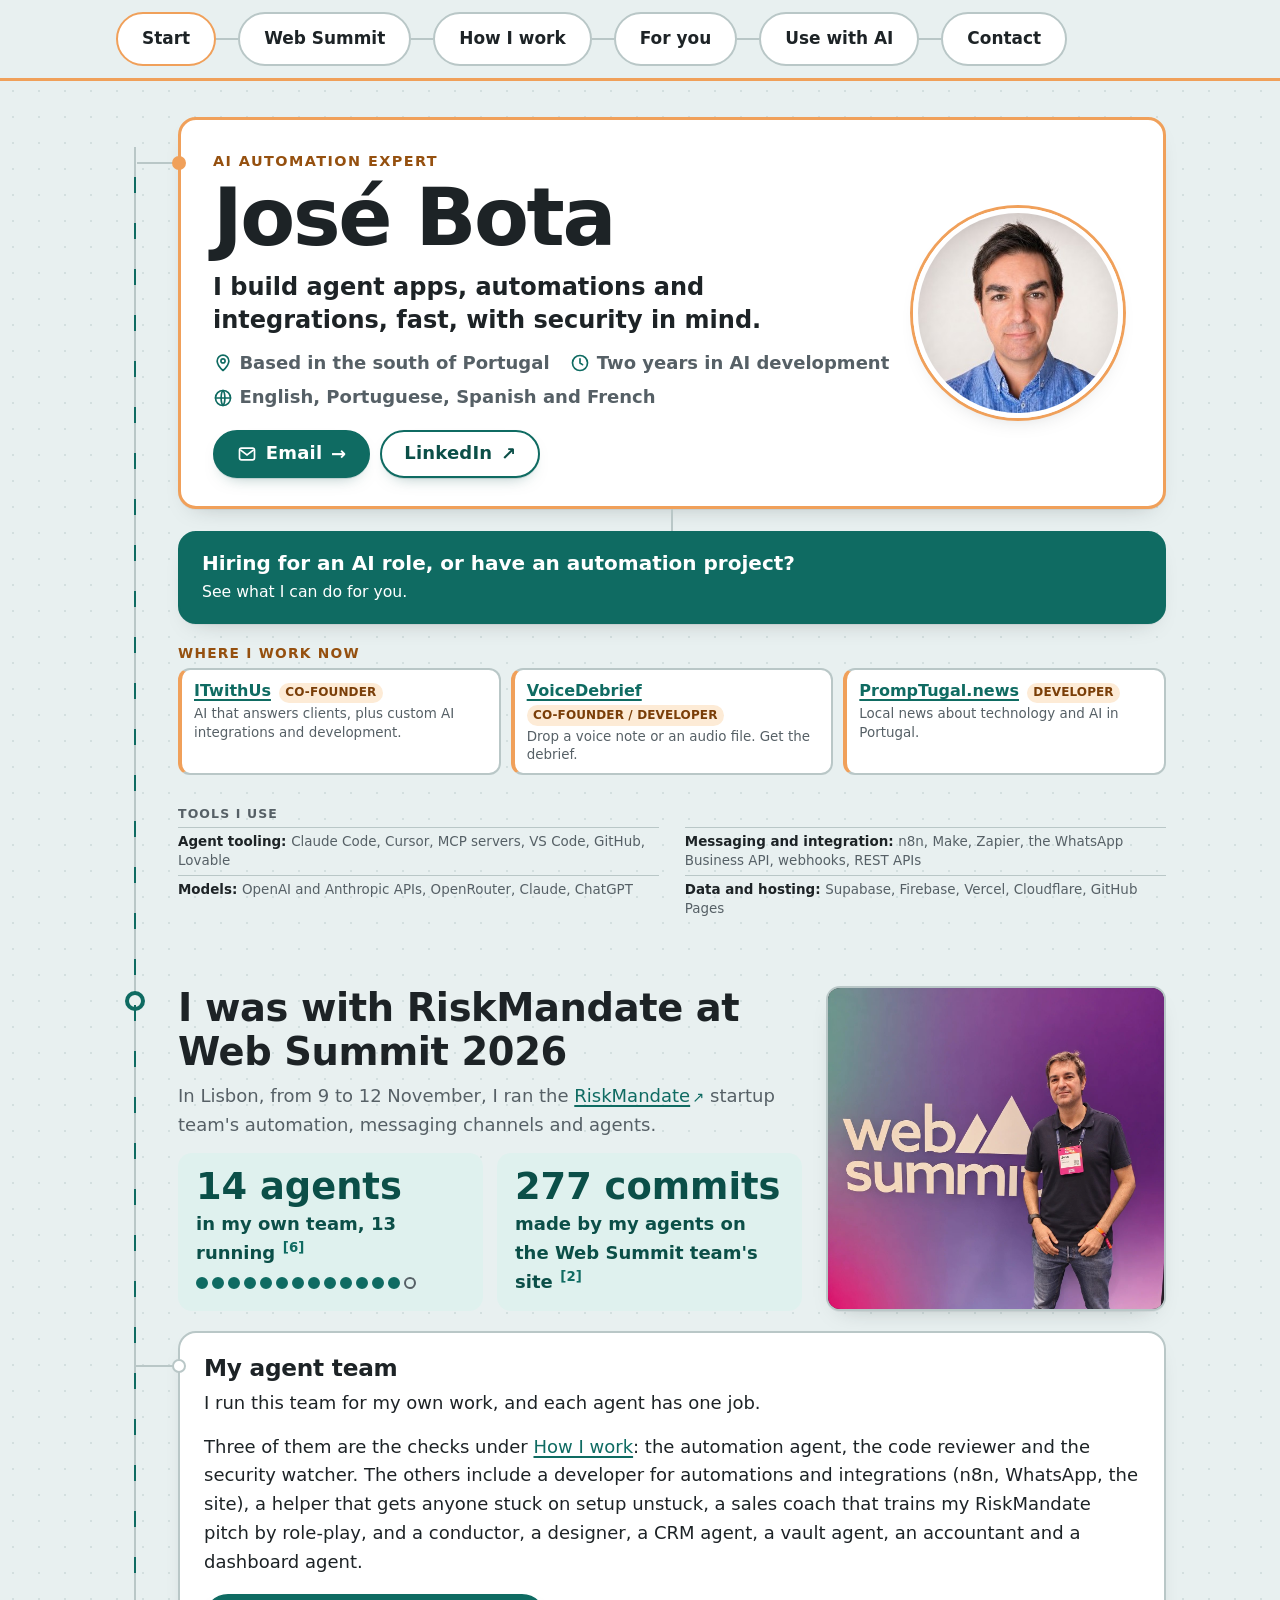
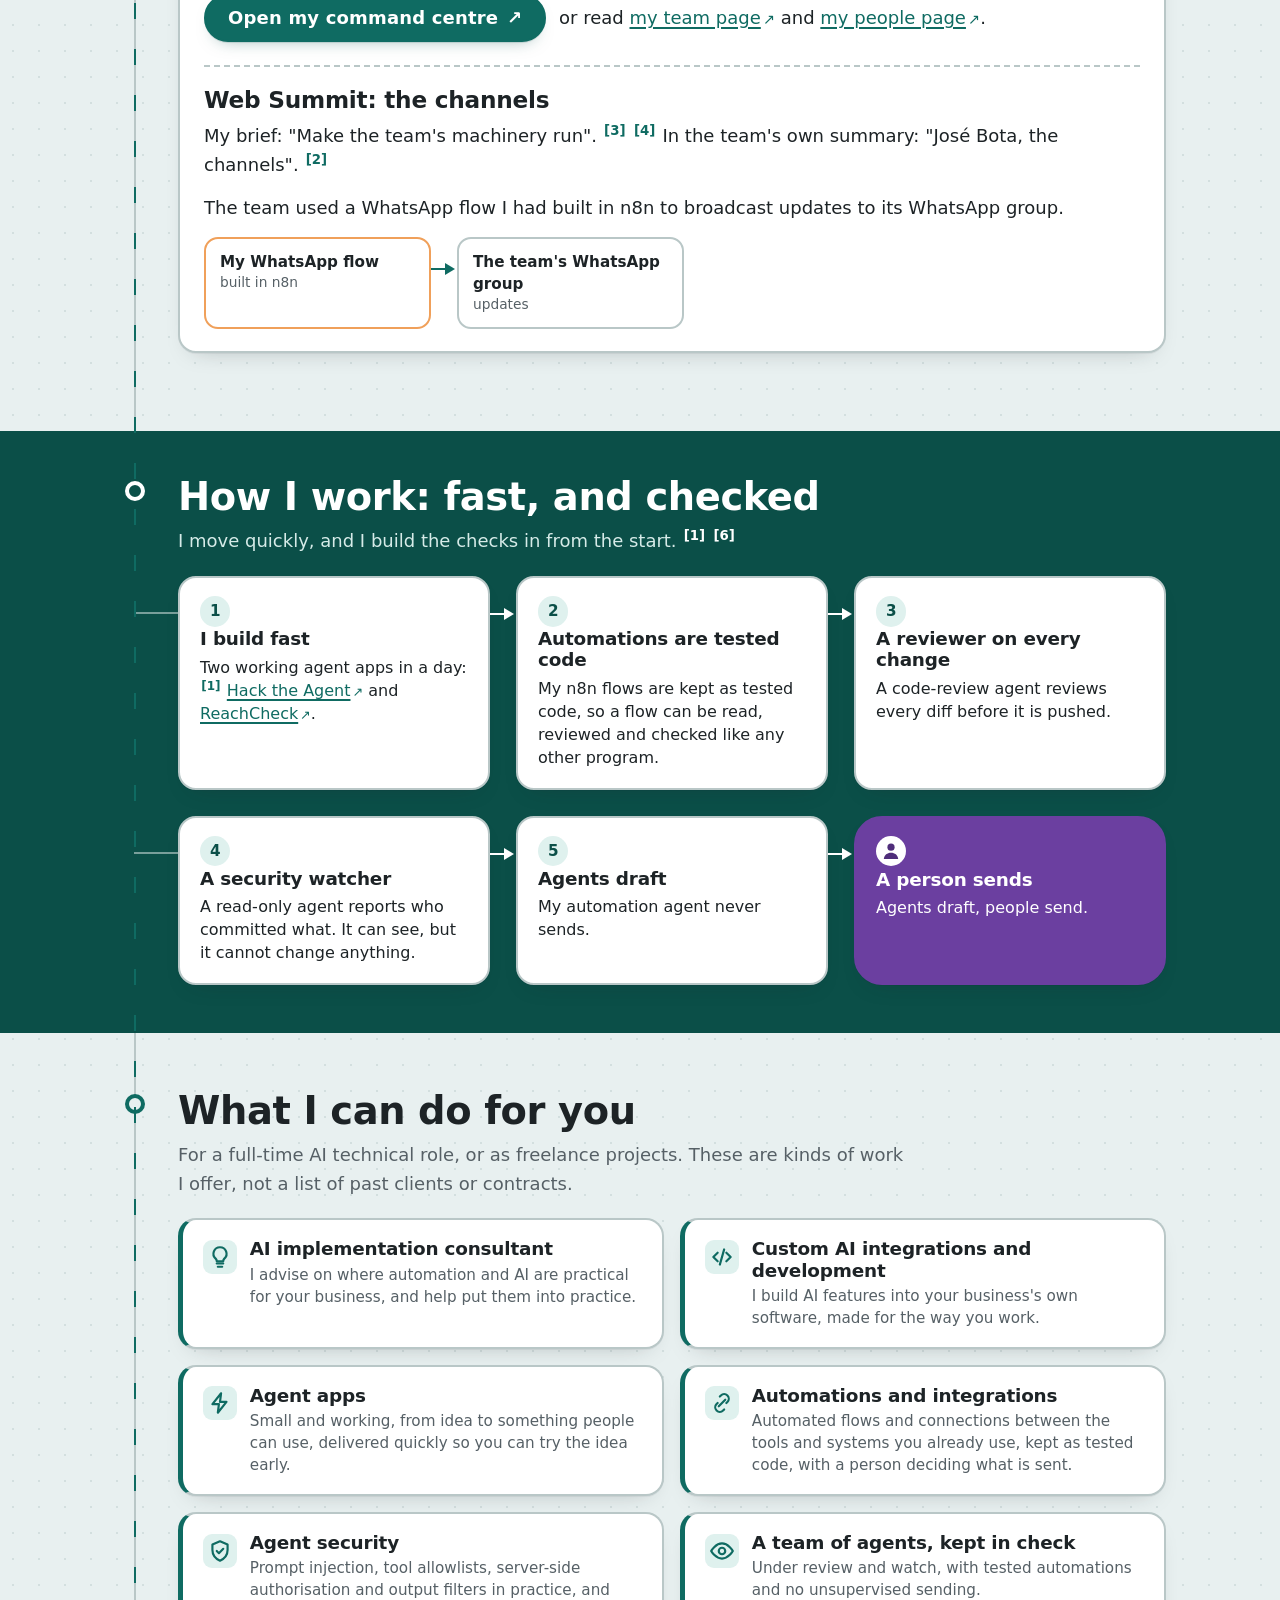
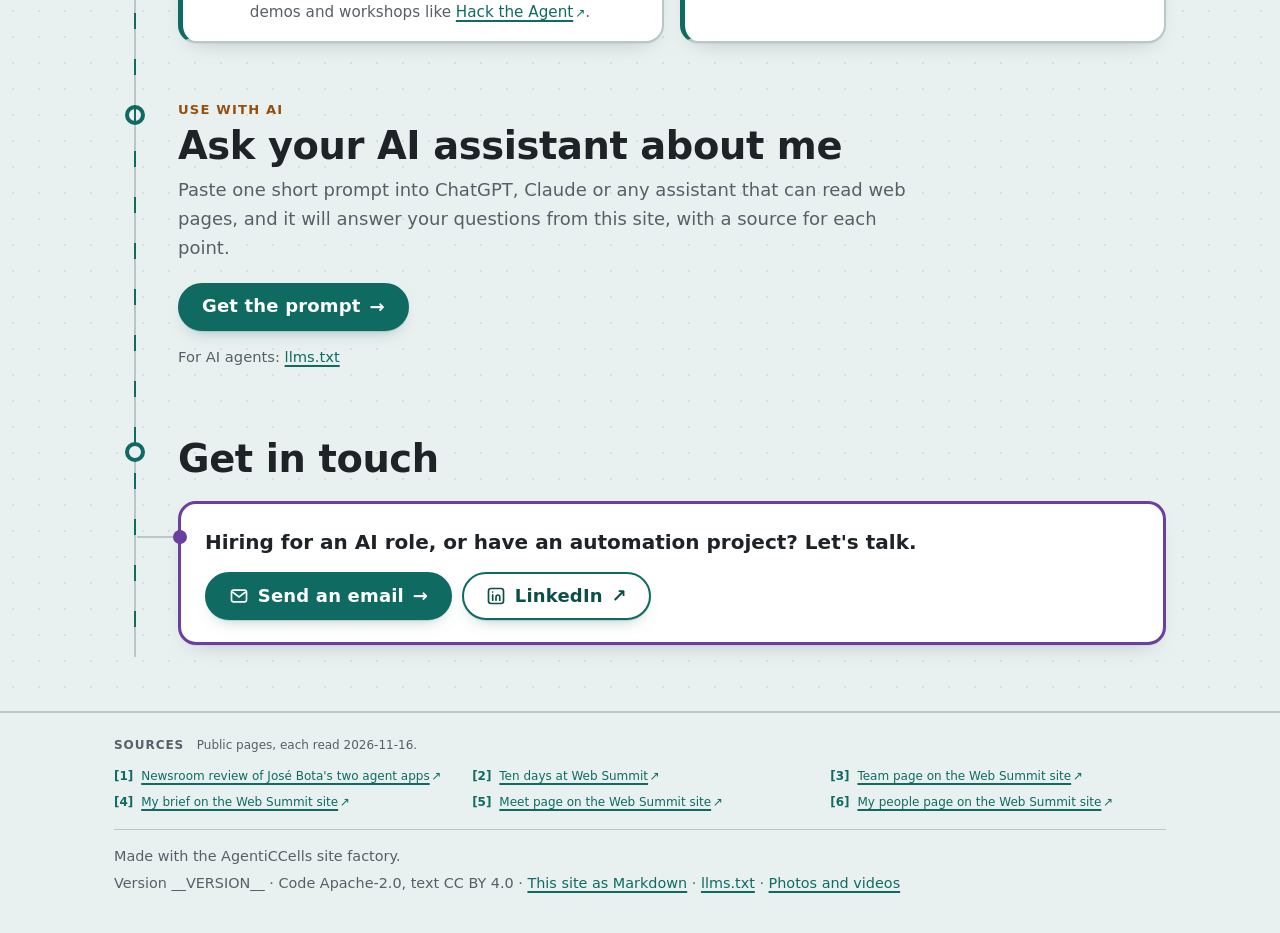
==== commit fad0e2c5: "What I can do for you: no particular examples in two boxes José, 17 Nov 2026: "on the agents apps, r" ====
--- a/src/index.html
+++ b/src/index.html
@@ -583,8 +583,8 @@
 <ul class="kinds one offer">
 <li class="node"><svg viewBox="0 0 24 24" aria-hidden="true"><g fill="none" stroke="currentColor" stroke-width="2" stroke-linecap="round" stroke-linejoin="round"><path d="M9 18h6"/><path d="M10 21h4"/><path d="M12 3a6 6 0 0 0-4 10.5c.7.7 1 1.5 1 2.5h6c0-1 .3-1.8 1-2.5A6 6 0 0 0 12 3z"/></g></svg><div><h3>AI implementation consultant</h3>I advise on where automation and AI are practical for your business, and help put them into practice.</div></li>
 <li class="node"><svg viewBox="0 0 24 24" aria-hidden="true"><g fill="none" stroke="currentColor" stroke-width="2" stroke-linecap="round" stroke-linejoin="round"><path d="M8 8l-4 4 4 4"/><path d="M16 8l4 4-4 4"/><path d="M14 5l-4 14"/></g></svg><div><h3>Custom AI integrations and development</h3>I build AI features into your business's own software, made for the way you work.</div></li>
-<li class="node"><svg viewBox="0 0 24 24" aria-hidden="true"><g fill="none" stroke="currentColor" stroke-width="2" stroke-linecap="round" stroke-linejoin="round"><path d="M13 3L5 13h6l-1 8 8-10h-6z"/></g></svg><div><h3>Agent apps</h3>Small and working, from idea to something people can use, delivered quickly so you can try the idea early: two in a day at the Vibathon Algarve 2026.</div></li>
-<li class="node"><svg viewBox="0 0 24 24" aria-hidden="true"><g fill="none" stroke="currentColor" stroke-width="2" stroke-linecap="round" stroke-linejoin="round"><path d="M9 15l6-6"/><path d="M10 6l1-1a4 4 0 0 1 6 6l-1 1"/><path d="M14 18l-1 1a4 4 0 0 1-6-6l1-1"/></g></svg><div><h3>Automations and integrations</h3>n8n and WhatsApp flows kept as tested code, with a person deciding what is sent, and connections between the systems you already use. I ran the RiskMandate team's channels and agents at Web Summit Lisbon 2026.</div></li>
+<li class="node"><svg viewBox="0 0 24 24" aria-hidden="true"><g fill="none" stroke="currentColor" stroke-width="2" stroke-linecap="round" stroke-linejoin="round"><path d="M13 3L5 13h6l-1 8 8-10h-6z"/></g></svg><div><h3>Agent apps</h3>Small and working, from idea to something people can use, delivered quickly so you can try the idea early.</div></li>
+<li class="node"><svg viewBox="0 0 24 24" aria-hidden="true"><g fill="none" stroke="currentColor" stroke-width="2" stroke-linecap="round" stroke-linejoin="round"><path d="M9 15l6-6"/><path d="M10 6l1-1a4 4 0 0 1 6 6l-1 1"/><path d="M14 18l-1 1a4 4 0 0 1-6-6l1-1"/></g></svg><div><h3>Automations and integrations</h3>Automated flows and connections between the tools and systems you already use, kept as tested code, with a person deciding what is sent.</div></li>
 <li class="node"><svg viewBox="0 0 24 24" aria-hidden="true"><g fill="none" stroke="currentColor" stroke-width="2" stroke-linecap="round" stroke-linejoin="round"><path d="M12 3l7 3v5c0 5-3 8-7 10-4-2-7-5-7-10V6z"/><path d="M9 12l2 2 4-4"/></g></svg><div><h3>Agent security</h3>Prompt injection, tool allowlists, server-side authorisation and output filters in practice, and demos and workshops like <a href="https://agent-defense-arena.lovable.app/" target="_blank" rel="noopener noreferrer" aria-describedby="newtab">Hack the Agent</a>.</div></li>
 <li class="node"><svg viewBox="0 0 24 24" aria-hidden="true"><g fill="none" stroke="currentColor" stroke-width="2" stroke-linecap="round" stroke-linejoin="round"><path d="M2 12s4-7 10-7 10 7 10 7-4 7-10 7S2 12 2 12z"/><circle cx="12" cy="12" r="3"/></g></svg><div><h3>A team of agents, kept in check</h3>Under review and watch, with tested automations and no unsupervised sending.</div></li>
 </ul>
